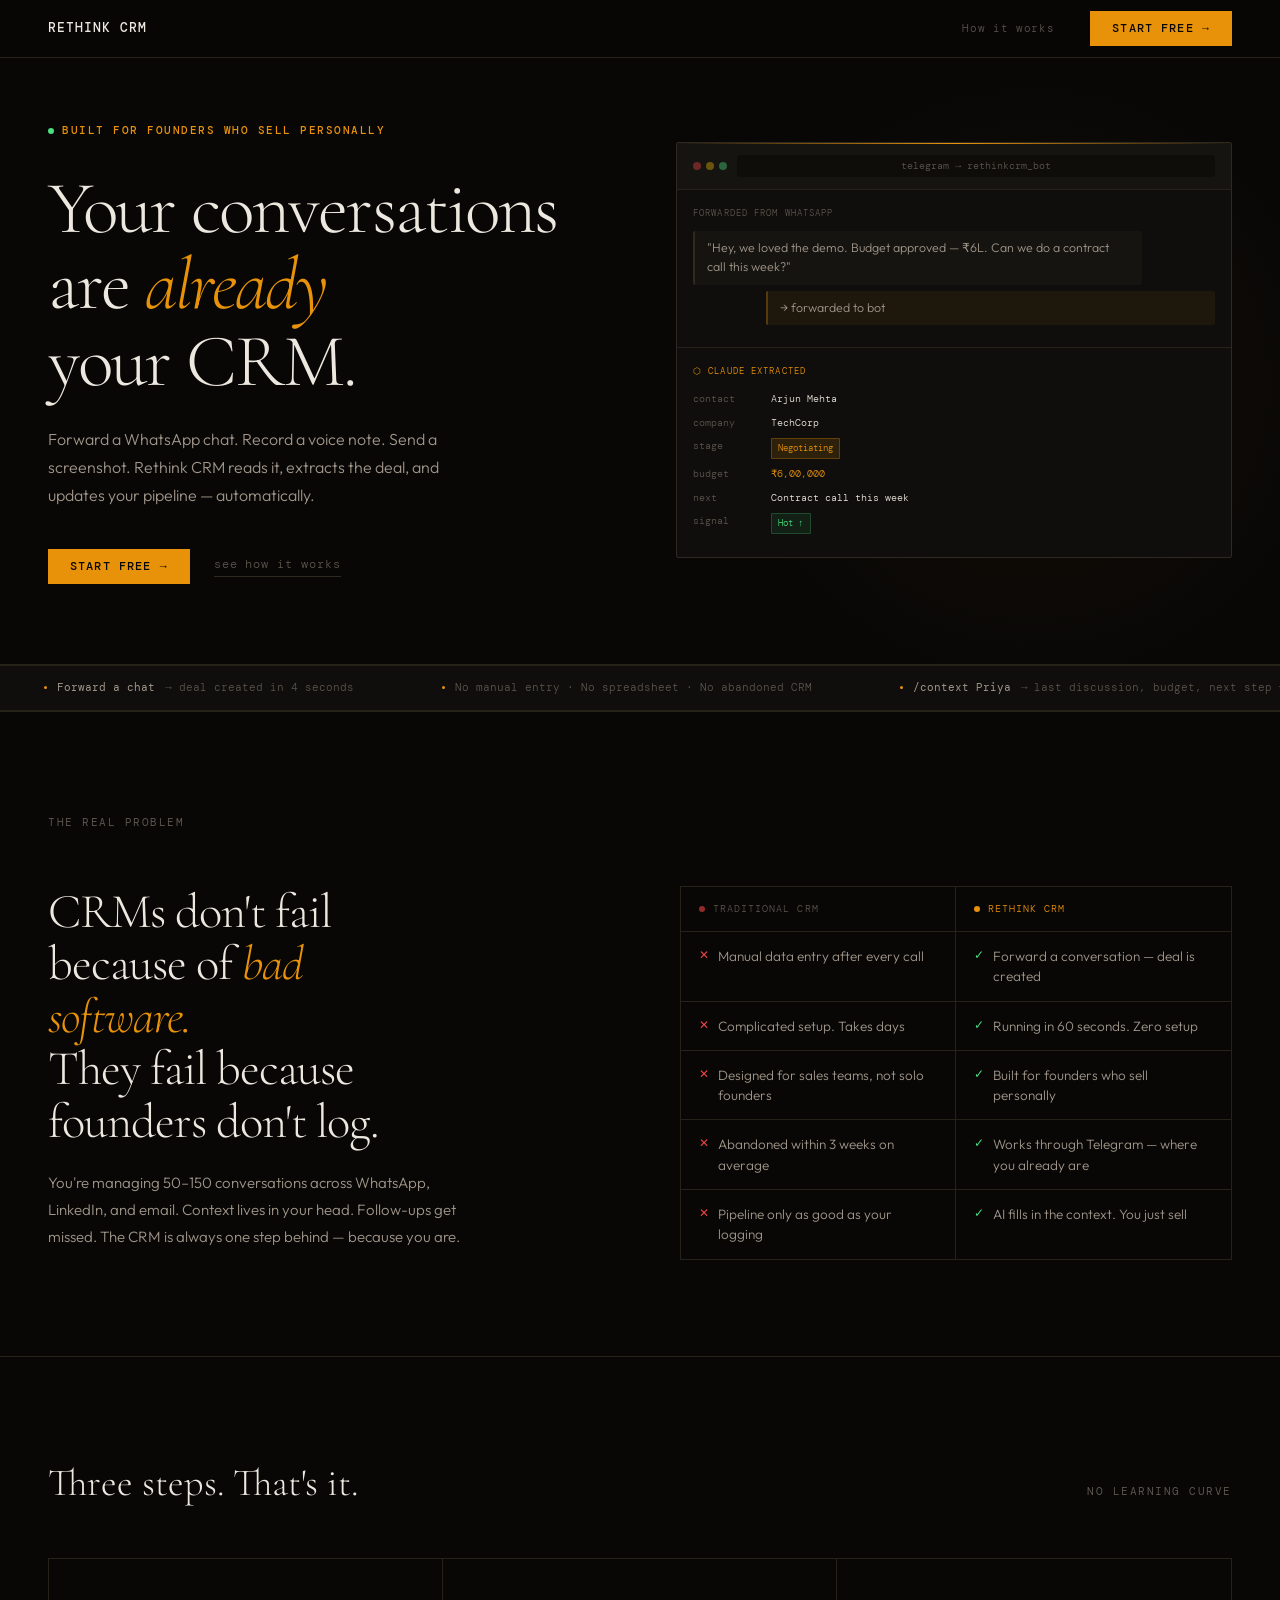
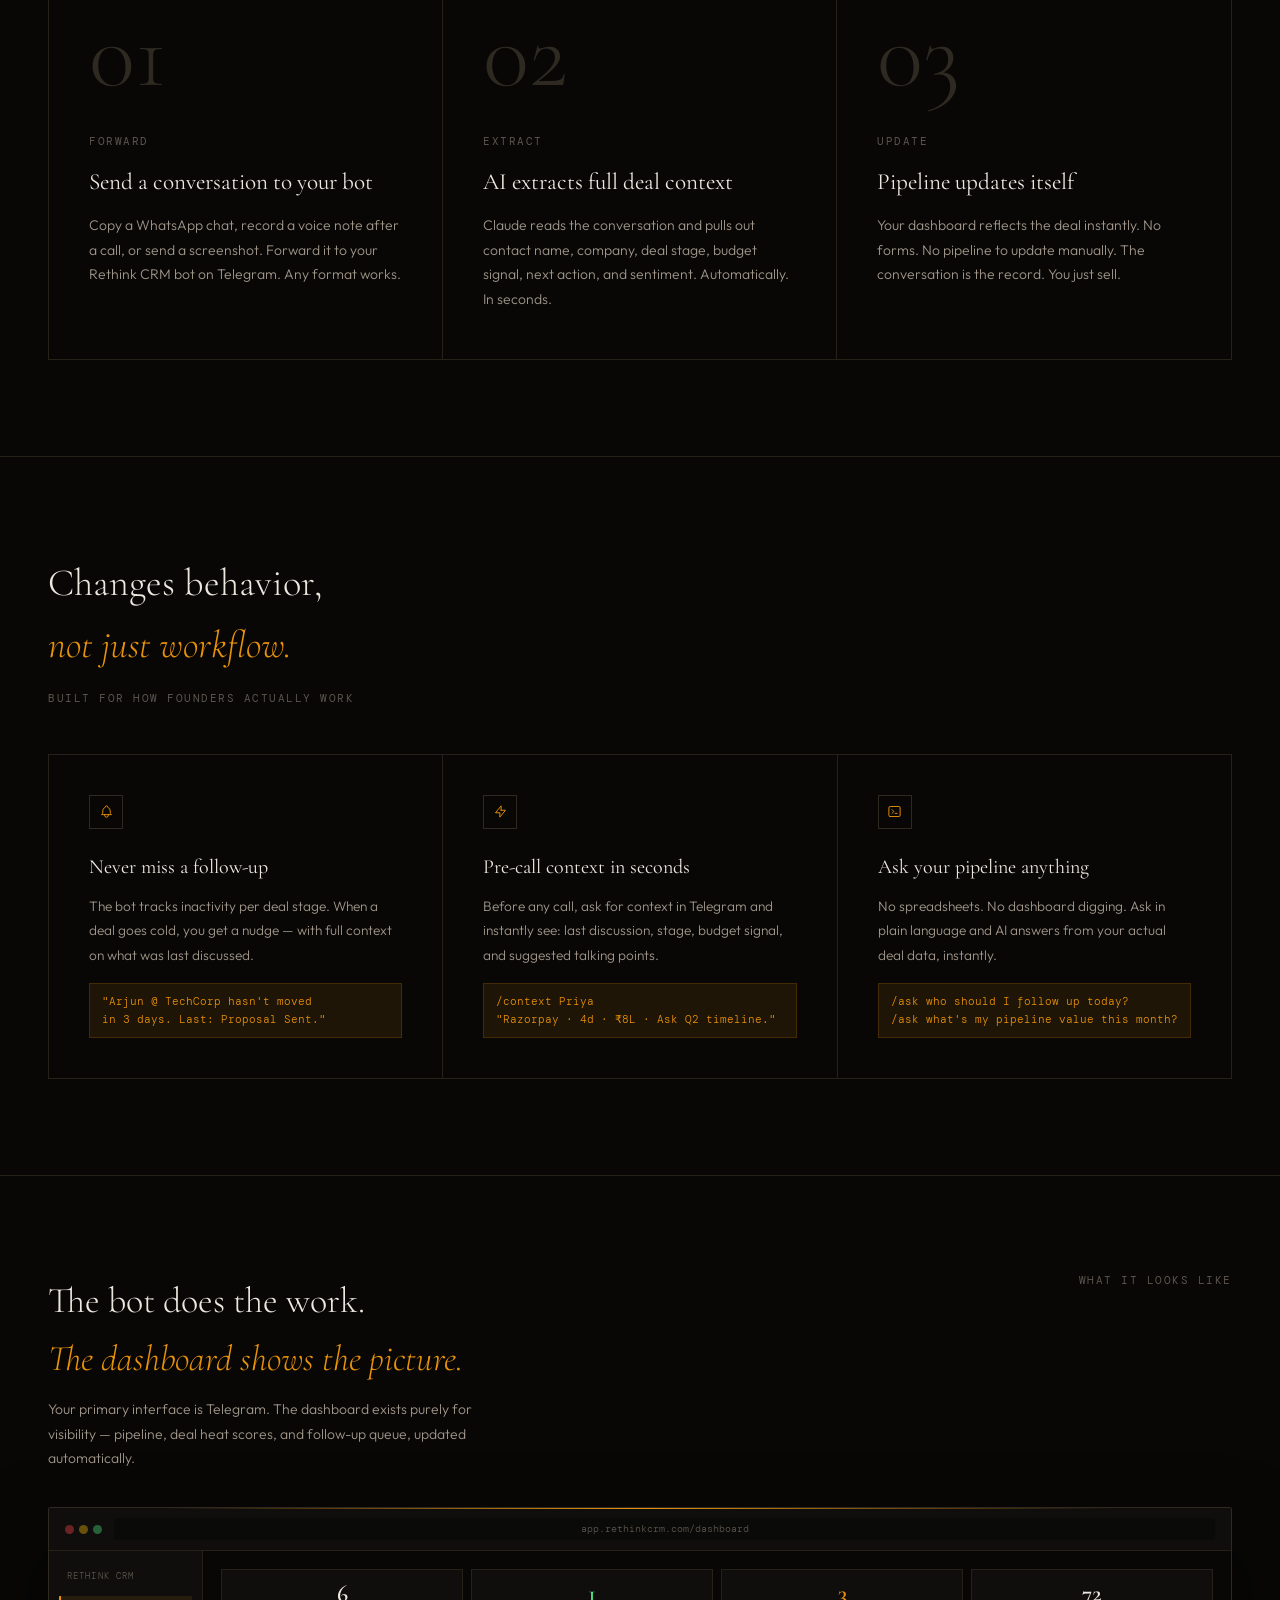
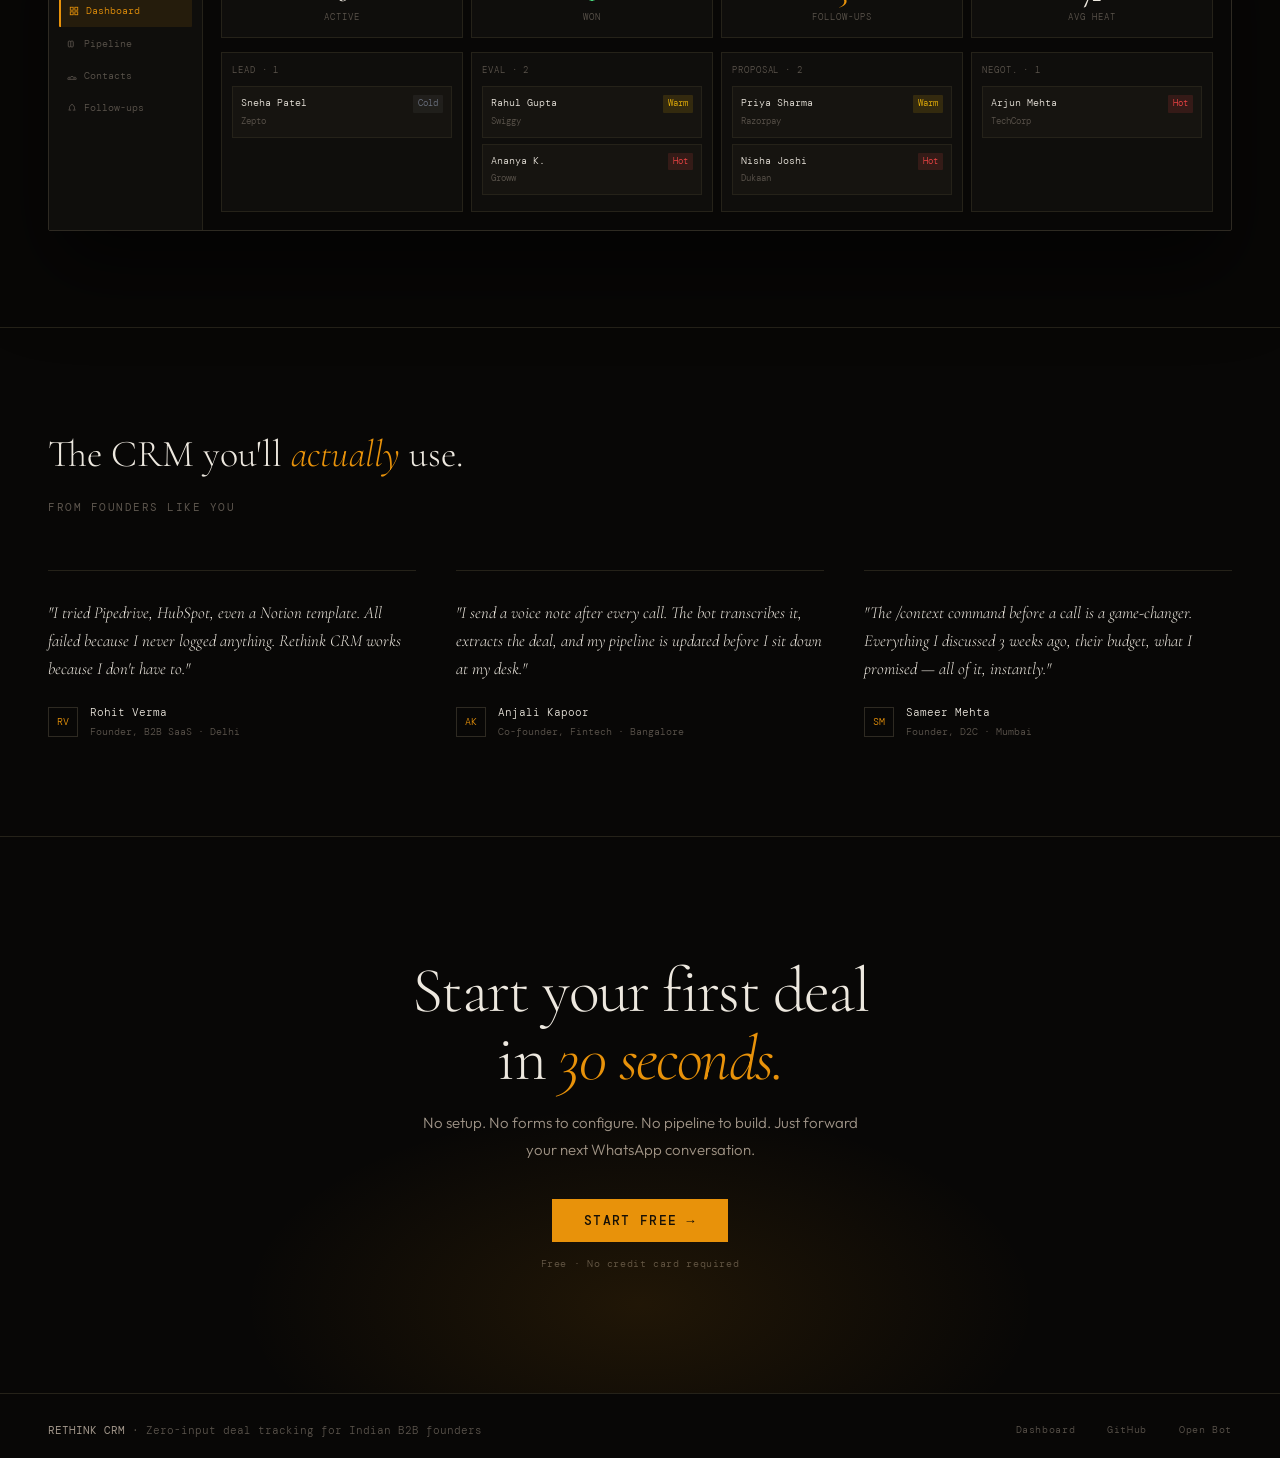
==== landing/index.html @ e87a7978 "Initial commit: merge founder-crm-bot + founder-crm-landing into unified Founder CRM" ====
<!DOCTYPE html>
<html lang="en">
<head>
  <meta charset="UTF-8" />
  <meta name="viewport" content="width=device-width, initial-scale=1.0" />
  <title>Rethink CRM — Your conversations are already your CRM</title>
  <meta name="description" content="Rethink CRM turns WhatsApp chats, voice notes, and screenshots into a live pipeline automatically. No manual entry. No learning curve." />

  <link rel="preconnect" href="https://fonts.googleapis.com" />
  <link rel="preconnect" href="https://fonts.gstatic.com" crossorigin />
  <link href="https://fonts.googleapis.com/css2?family=Cormorant+Garamond:ital,wght@0,300;0,400;0,600;1,300;1,400&family=DM+Mono:ital,wght@0,300;0,400;0,500;1,300&family=Outfit:wght@300;400;500&display=swap" rel="stylesheet" />

  <style>
    /* ── TOKENS ───────────────────────────────────────── */
    :root {
      --bg:          #080706;
      --surface:     #0F0E0C;
      --surface-2:   #161410;
      --border:      #252219;
      --border-l:    #2E2A22;
      --accent:      #E8920A;
      --accent-dim:  rgba(232,146,10,0.10);
      --accent-glow: rgba(232,146,10,0.22);
      --text:        #EDE8DF;
      --text-2:      #A09589;
      --text-3:      #5C554D;
      --serif:       'Cormorant Garamond', Georgia, serif;
      --mono:        'DM Mono', monospace;
      --sans:        'Outfit', system-ui, sans-serif;
    }

    *, *::before, *::after { box-sizing: border-box; margin: 0; padding: 0; }
    html { scroll-behavior: smooth; }

    body {
      background: var(--bg);
      color: var(--text);
      font-family: var(--sans);
      font-weight: 300;
      line-height: 1.6;
      -webkit-font-smoothing: antialiased;
      cursor: crosshair;
    }
    a, button { cursor: crosshair; }

    ::-webkit-scrollbar { width: 4px; }
    ::-webkit-scrollbar-track { background: var(--bg); }
    ::-webkit-scrollbar-thumb { background: var(--border-l); border-radius: 2px; }

    a:focus-visible, button:focus-visible {
      outline: 1px solid var(--accent);
      outline-offset: 3px;
    }

    /* ── TYPE UTILS ───────────────────────────────────── */
    .label {
      font-family: var(--mono);
      font-size: 0.675rem;
      font-weight: 400;
      letter-spacing: 0.14em;
      text-transform: uppercase;
      color: var(--text-3);
    }
    .label-amber {
      font-family: var(--mono);
      font-size: 0.675rem;
      font-weight: 500;
      letter-spacing: 0.14em;
      text-transform: uppercase;
      color: var(--accent);
    }

    /* ── BUTTONS ──────────────────────────────────────── */
    .btn-primary {
      font-family: var(--mono);
      font-size: 0.72rem;
      font-weight: 500;
      letter-spacing: 0.1em;
      background: var(--accent);
      color: #080706;
      border: none;
      padding: 10px 22px;
      transition: background 0.18s, transform 0.14s;
      display: inline-flex;
      align-items: center;
      gap: 6px;
    }
    .btn-primary:hover { background: #F5A21A; transform: translateY(-1px); }
    .btn-primary:active { transform: translateY(0); }

    .btn-ghost {
      font-family: var(--mono);
      font-size: 0.72rem;
      color: var(--text-3);
      text-decoration: none;
      letter-spacing: 0.08em;
      border-bottom: 1px solid var(--border-l);
      padding-bottom: 2px;
      transition: color 0.18s, border-color 0.18s;
    }
    .btn-ghost:hover { color: var(--text); border-color: var(--text-2); }

    /* ── NAV ──────────────────────────────────────────── */
    nav {
      position: fixed;
      top: 0; left: 0; right: 0;
      z-index: 100;
      padding: 0 48px;
      height: 58px;
      display: flex;
      align-items: center;
      justify-content: space-between;
      background: rgba(8,7,6,0.94);
      backdrop-filter: blur(12px);
      border-bottom: 1px solid var(--border);
    }
    .nav-logo {
      font-family: var(--mono);
      font-size: 0.8rem;
      font-weight: 500;
      color: var(--text);
      letter-spacing: 0.08em;
      text-decoration: none;
    }
    .nav-right { display: flex; align-items: center; gap: 36px; }
    .nav-link {
      font-family: var(--mono);
      font-size: 0.68rem;
      color: var(--text-3);
      text-decoration: none;
      letter-spacing: 0.06em;
      transition: color 0.18s;
    }
    .nav-link:hover { color: var(--text); }

    /* ── HERO ─────────────────────────────────────────── */
    .hero-wrap {
      border-bottom: 1px solid var(--border);
      position: relative;
      overflow: hidden;
    }
    .hero-wrap::before {
      content: '';
      position: absolute;
      top: 5%; right: -8%;
      width: 700px; height: 700px;
      background: radial-gradient(circle, rgba(232,146,10,0.055) 0%, transparent 65%);
      pointer-events: none;
    }
    .hero {
      max-width: 1380px;
      margin: 0 auto;
      padding: 116px 48px 80px;
      display: grid;
      grid-template-columns: 1fr 1fr;
      gap: 72px;
      align-items: center;
    }

    /* Hero left */
    .hero-tag {
      display: inline-flex;
      align-items: center;
      gap: 8px;
      margin-bottom: 30px;
    }
    .tag-dot {
      width: 6px; height: 6px;
      background: #4ADE80;
      border-radius: 50%;
      animation: blink 2s ease infinite;
    }
    @keyframes blink {
      0%,100% { opacity:1; transform:scale(1); }
      50% { opacity:0.55; transform:scale(0.82); }
    }
    .hero-h1 {
      font-family: var(--serif);
      font-size: clamp(52px, 5.8vw, 86px);
      font-weight: 300;
      line-height: 1.03;
      letter-spacing: -0.025em;
      margin-bottom: 26px;
    }
    .hero-h1 em { font-style: italic; color: var(--accent); }
    .hero-sub {
      font-size: 1rem;
      color: var(--text-2);
      line-height: 1.75;
      max-width: 440px;
      margin-bottom: 40px;
      font-weight: 300;
    }
    .hero-ctas { display: flex; align-items: center; gap: 24px; }

    /* Hero right — pipeline visual */
    .pv {
      background: var(--surface);
      border: 1px solid var(--border-l);
      border-radius: 2px;
      overflow: hidden;
      position: relative;
    }
    .pv::before {
      content: '';
      position: absolute;
      top: 0; left: 0; right: 0; height: 1px;
      background: linear-gradient(90deg, transparent, var(--accent), transparent);
    }
    .pv-bar {
      padding: 12px 16px;
      border-bottom: 1px solid var(--border);
      display: flex;
      align-items: center;
      gap: 10px;
      background: var(--surface-2);
    }
    .pv-dots { display: flex; gap: 5px; }
    .pv-dot { width: 8px; height: 8px; border-radius: 50%; }
    .pv-url {
      flex: 1;
      text-align: center;
      font-family: var(--mono);
      font-size: 0.65rem;
      color: var(--text-3);
      background: rgba(0,0,0,0.35);
      padding: 3px 10px;
      border-radius: 2px;
    }

    /* Chat bubbles */
    .pv-chat { padding: 16px; border-bottom: 1px solid var(--border); }
    .chat-lbl {
      font-family: var(--mono);
      font-size: 0.58rem;
      letter-spacing: 0.12em;
      color: var(--text-3);
      text-transform: uppercase;
      margin-bottom: 10px;
    }
    .bubble {
      max-width: 86%;
      padding: 8px 12px;
      border-radius: 2px;
      font-size: 0.775rem;
      color: var(--text-2);
      margin-bottom: 6px;
      line-height: 1.5;
      animation: fadein 0.5s ease both;
    }
    .bubble-in  { background: var(--surface-2); border-left: 2px solid var(--border-l); }
    .bubble-out {
      background: rgba(232,146,10,0.07);
      border-left: 2px solid rgba(232,146,10,0.28);
      margin-left: auto;
    }
    @keyframes fadein {
      from { opacity:0; transform:translateY(6px); }
      to   { opacity:1; transform:translateY(0); }
    }

    /* Extract result */
    .pv-extract { padding: 16px; }
    .extract-lbl {
      font-family: var(--mono);
      font-size: 0.58rem;
      letter-spacing: 0.12em;
      color: var(--accent);
      text-transform: uppercase;
      margin-bottom: 12px;
    }
    .er {
      display: flex;
      align-items: flex-start;
      gap: 10px;
      margin-bottom: 7px;
    }
    .ek {
      font-family: var(--mono);
      font-size: 0.65rem;
      color: var(--text-3);
      width: 68px;
      flex-shrink: 0;
    }
    .ev {
      font-family: var(--mono);
      font-size: 0.65rem;
      color: var(--text);
    }
    .ev.amber { color: var(--accent); }
    .badge {
      display: inline-block;
      font-family: var(--mono);
      font-size: 0.58rem;
      padding: 2px 6px;
      border-radius: 1px;
    }
    .badge-amber {
      background: rgba(232,146,10,0.14);
      border: 1px solid rgba(232,146,10,0.28);
      color: var(--accent);
    }
    .badge-green {
      background: rgba(74,222,128,0.09);
      border: 1px solid rgba(74,222,128,0.22);
      color: #4ADE80;
    }

    /* ── REVEAL ANIMATIONS ───────────────────────────── */
    .reveal {
      opacity: 0;
      transform: translateY(14px);
      animation: reveal 0.65s ease both;
    }
    @keyframes reveal {
      to { opacity:1; transform:translateY(0); }
    }
    .d1 { animation-delay: 0.08s; }
    .d2 { animation-delay: 0.2s; }
    .d3 { animation-delay: 0.32s; }
    .d4 { animation-delay: 0.44s; }
    .d5 { animation-delay: 0.56s; }

    /* ── MARQUEE ──────────────────────────────────────── */
    .marquee-wrap {
      border-top: 1px solid var(--border);
      border-bottom: 1px solid var(--border);
      background: var(--surface);
      overflow: hidden;
      padding: 13px 0;
    }
    .marquee-track {
      display: flex;
      width: max-content;
      animation: marquee 30s linear infinite;
    }
    @keyframes marquee {
      from { transform: translateX(0); }
      to   { transform: translateX(-50%); }
    }
    .mi {
      display: flex;
      align-items: center;
      gap: 10px;
      padding: 0 44px;
      font-family: var(--mono);
      font-size: 0.7rem;
      color: var(--text-3);
      white-space: nowrap;
    }
    .mi .dot { width: 3px; height: 3px; background: var(--accent); border-radius: 50%; flex-shrink: 0; }
    .mi strong { color: var(--text-2); font-weight: 400; }

    /* ── SECTIONS ─────────────────────────────────────── */
    .sec {
      border-top: 1px solid var(--border);
      padding: 96px 48px;
    }
    .sec-inner { max-width: 1380px; margin: 0 auto; }

    /* ── PROBLEM ──────────────────────────────────────── */
    .prob-grid {
      display: grid;
      grid-template-columns: 1fr 1fr;
      gap: 80px;
      align-items: start;
    }
    .prob-h2 {
      font-family: var(--serif);
      font-size: clamp(34px, 3.8vw, 54px);
      font-weight: 300;
      line-height: 1.08;
      letter-spacing: -0.02em;
      margin-bottom: 22px;
    }
    .prob-h2 em { font-style: italic; color: var(--accent); }
    .prob-body {
      font-size: 0.9375rem;
      color: var(--text-2);
      line-height: 1.78;
      max-width: 420px;
    }

    .compare { border: 1px solid var(--border); }
    .compare-head {
      display: grid;
      grid-template-columns: 1fr 1fr;
      border-bottom: 1px solid var(--border);
    }
    .compare-col-head {
      padding: 14px 18px;
      display: flex;
      align-items: center;
      gap: 8px;
    }
    .compare-col-head:first-child { border-right: 1px solid var(--border); }
    .ch-dot { width: 6px; height: 6px; border-radius: 50%; flex-shrink: 0; }
    .ch-label {
      font-family: var(--mono);
      font-size: 0.65rem;
      letter-spacing: 0.1em;
      text-transform: uppercase;
    }
    .compare-row {
      display: grid;
      grid-template-columns: 1fr 1fr;
      border-bottom: 1px solid var(--border);
    }
    .compare-row:last-child { border-bottom: none; }
    .compare-cell {
      padding: 14px 18px;
      display: flex;
      align-items: flex-start;
      gap: 9px;
      font-size: 0.845rem;
      color: var(--text-2);
      line-height: 1.5;
    }
    .compare-cell:first-child { border-right: 1px solid var(--border); }
    .ci {
      font-family: var(--mono);
      font-size: 0.72rem;
      flex-shrink: 0;
      margin-top: 1px;
    }
    .ci.r { color: #EF4444; }
    .ci.g { color: #4ADE80; }

    /* ── HOW IT WORKS ─────────────────────────────────── */
    .steps {
      display: grid;
      grid-template-columns: repeat(3, 1fr);
      border: 1px solid var(--border);
    }
    .step {
      padding: 48px 40px;
      border-right: 1px solid var(--border);
      transition: background 0.28s;
    }
    .step:last-child { border-right: none; }
    .step:hover { background: var(--surface); }
    .step-num {
      font-family: var(--serif);
      font-size: 96px;
      font-weight: 300;
      line-height: 1;
      color: var(--border-l);
      margin-bottom: 30px;
      transition: color 0.28s;
    }
    .step:hover .step-num { color: rgba(232,146,10,0.35); }
    .step-title {
      font-family: var(--serif);
      font-size: 1.45rem;
      font-weight: 400;
      margin-bottom: 12px;
    }
    .step-body { font-size: 0.875rem; color: var(--text-2); line-height: 1.75; }

    /* ── FEATURES ─────────────────────────────────────── */
    .features {
      display: grid;
      grid-template-columns: repeat(3, 1fr);
      gap: 1px;
      background: var(--border);
      border: 1px solid var(--border);
    }
    .feature {
      background: var(--bg);
      padding: 40px;
      transition: background 0.22s;
    }
    .feature:hover { background: var(--surface); }
    .feat-icon {
      width: 34px; height: 34px;
      border: 1px solid var(--border-l);
      display: flex;
      align-items: center;
      justify-content: center;
      margin-bottom: 22px;
      transition: border-color 0.22s;
    }
    .feature:hover .feat-icon { border-color: var(--accent); }
    .feat-title {
      font-family: var(--serif);
      font-size: 1.25rem;
      font-weight: 400;
      margin-bottom: 11px;
    }
    .feat-body {
      font-size: 0.855rem;
      color: var(--text-2);
      line-height: 1.78;
      margin-bottom: 16px;
    }
    .feat-code {
      font-family: var(--mono);
      font-size: 0.67rem;
      color: var(--accent);
      background: var(--accent-dim);
      border: 1px solid rgba(232,146,10,0.18);
      padding: 9px 12px;
      line-height: 1.65;
    }

    /* ── DASHBOARD ────────────────────────────────────── */
    .db-wrap {
      border: 1px solid var(--border-l);
      border-radius: 2px;
      overflow: hidden;
      box-shadow: 0 40px 80px rgba(0,0,0,0.55);
      position: relative;
    }
    .db-wrap::before {
      content: '';
      position: absolute;
      top: 0; left: 0; right: 0; height: 1px;
      background: linear-gradient(90deg, transparent 10%, var(--accent) 50%, transparent 90%);
    }
    .db-chrome {
      background: var(--surface);
      border-bottom: 1px solid var(--border);
      padding: 10px 16px;
      display: flex;
      align-items: center;
      gap: 12px;
    }
    .db-dots { display: flex; gap: 5px; }
    .db-dot { width: 9px; height: 9px; border-radius: 50%; }
    .db-url {
      flex: 1;
      text-align: center;
      font-family: var(--mono);
      font-size: 0.64rem;
      color: var(--text-3);
      background: rgba(0,0,0,0.3);
      padding: 3px 12px;
      border-radius: 2px;
    }
    .db-body { display: flex; }
    .db-sidebar {
      width: 154px;
      background: var(--surface);
      border-right: 1px solid var(--border);
      padding: 18px 10px;
      flex-shrink: 0;
    }
    .db-slbl {
      font-family: var(--mono);
      font-size: 0.58rem;
      letter-spacing: 0.12em;
      text-transform: uppercase;
      color: var(--text-3);
      padding: 0 8px;
      margin-bottom: 12px;
    }
    .db-nav {
      display: flex;
      align-items: center;
      gap: 7px;
      padding: 7px 8px;
      font-family: var(--mono);
      font-size: 0.64rem;
      color: var(--text-3);
      margin-bottom: 2px;
      border-radius: 1px;
    }
    .db-nav.active {
      color: var(--accent);
      background: var(--accent-dim);
      border-left: 2px solid var(--accent);
    }
    .db-main { flex: 1; padding: 18px; overflow: hidden; }
    .db-stats {
      display: grid;
      grid-template-columns: repeat(4, 1fr);
      gap: 8px;
      margin-bottom: 14px;
    }
    .db-stat {
      background: var(--surface);
      border: 1px solid var(--border);
      padding: 12px;
      text-align: center;
    }
    .db-stat-num {
      font-family: var(--serif);
      font-size: 1.5rem;
      font-weight: 600;
      line-height: 1;
      margin-bottom: 4px;
    }
    .db-stat-lbl {
      font-family: var(--mono);
      font-size: 0.58rem;
      color: var(--text-3);
      letter-spacing: 0.1em;
      text-transform: uppercase;
    }
    .db-pipe {
      display: grid;
      grid-template-columns: repeat(4, 1fr);
      gap: 8px;
    }
    .db-col {
      background: var(--surface);
      border: 1px solid var(--border);
      padding: 10px;
    }
    .db-col-h {
      font-family: var(--mono);
      font-size: 0.58rem;
      text-transform: uppercase;
      letter-spacing: 0.1em;
      color: var(--text-3);
      margin-bottom: 8px;
    }
    .db-card {
      background: var(--surface-2);
      border: 1px solid var(--border);
      padding: 8px;
      margin-bottom: 6px;
    }
    .db-card-name {
      font-family: var(--mono);
      font-size: 0.65rem;
      color: var(--text);
      margin-bottom: 2px;
    }
    .db-card-co {
      font-family: var(--mono);
      font-size: 0.58rem;
      color: var(--text-3);
    }
    .db-badge {
      font-family: var(--mono);
      font-size: 0.54rem;
      padding: 2px 5px;
      border-radius: 1px;
      float: right;
    }
    .db-hot  { background: rgba(239,68,68,0.14); color: #EF4444; }
    .db-warm { background: rgba(234,179,8,0.14); color: #EAB308; }
    .db-cold { background: rgba(100,100,100,0.14); color: #6B7280; }

    /* ── TESTIMONIALS ─────────────────────────────────── */
    .testi-grid {
      display: grid;
      grid-template-columns: repeat(3, 1fr);
      gap: 40px;
    }
    .testi {
      border-top: 1px solid var(--border);
      padding-top: 28px;
    }
    .testi-q {
      font-family: var(--serif);
      font-size: 1.05rem;
      font-weight: 300;
      font-style: italic;
      line-height: 1.65;
      color: var(--text);
      margin-bottom: 22px;
    }
    .testi-who { display: flex; align-items: center; gap: 12px; }
    .testi-av {
      width: 30px; height: 30px;
      border: 1px solid var(--border-l);
      display: flex;
      align-items: center;
      justify-content: center;
      font-family: var(--mono);
      font-size: 0.6rem;
      color: var(--accent);
      flex-shrink: 0;
    }
    .testi-name {
      font-family: var(--mono);
      font-size: 0.68rem;
      color: var(--text);
    }
    .testi-role {
      font-family: var(--mono);
      font-size: 0.62rem;
      color: var(--text-3);
      margin-top: 2px;
    }

    /* ── CTA ──────────────────────────────────────────── */
    .cta-sec {
      border-top: 1px solid var(--border);
      padding: 120px 48px;
      text-align: center;
      position: relative;
      overflow: hidden;
    }
    .cta-sec::before {
      content: '';
      position: absolute;
      bottom: -20%; left: 50%;
      transform: translateX(-50%);
      width: 800px; height: 400px;
      background: radial-gradient(ellipse, rgba(232,146,10,0.11) 0%, transparent 70%);
      pointer-events: none;
    }
    .cta-h2 {
      font-family: var(--serif);
      font-size: clamp(40px, 5vw, 70px);
      font-weight: 300;
      line-height: 1.06;
      letter-spacing: -0.025em;
      margin-bottom: 18px;
    }
    .cta-h2 em { font-style: italic; color: var(--accent); }
    .cta-sub {
      font-size: 0.9375rem;
      color: var(--text-2);
      line-height: 1.75;
      max-width: 460px;
      margin: 0 auto 36px;
    }
    .cta-note {
      margin-top: 14px;
      font-family: var(--mono);
      font-size: 0.65rem;
      color: var(--text-3);
      letter-spacing: 0.06em;
    }

    /* ── FOOTER ───────────────────────────────────────── */
    footer {
      border-top: 1px solid var(--border);
      padding: 28px 48px;
      display: flex;
      align-items: center;
      justify-content: space-between;
    }
    .foot-brand {
      font-family: var(--mono);
      font-size: 0.7rem;
      color: var(--text-3);
    }
    .foot-brand strong { color: var(--text-2); font-weight: 400; }
    .foot-links { display: flex; align-items: center; gap: 32px; }
    .foot-link {
      font-family: var(--mono);
      font-size: 0.65rem;
      color: var(--text-3);
      text-decoration: none;
      letter-spacing: 0.06em;
      transition: color 0.18s;
    }
    .foot-link:hover { color: var(--text); }

    /* ── MODAL ────────────────────────────────────────── */
    #signup-modal {
      position: fixed;
      inset: 0;
      z-index: 200;
      display: flex;
      align-items: center;
      justify-content: center;
      padding: 24px;
      background: rgba(0,0,0,0.82);
      backdrop-filter: blur(8px);
      opacity: 0;
      pointer-events: none;
      transition: opacity 0.18s;
    }
    #signup-modal.open { opacity: 1; pointer-events: all; }
    .modal-box {
      background: var(--surface);
      border: 1px solid var(--border-l);
      border-top: 2px solid var(--accent);
      padding: 36px;
      width: 100%;
      max-width: 410px;
      position: relative;
    }
    .modal-close {
      position: absolute;
      top: 18px; right: 18px;
      background: none;
      border: none;
      color: var(--text-3);
      font-size: 1.2rem;
      line-height: 1;
      padding: 4px;
      transition: color 0.18s;
    }
    .modal-close:hover { color: var(--text); }
    .modal-title {
      font-family: var(--serif);
      font-size: 1.35rem;
      font-weight: 400;
      margin-bottom: 5px;
    }
    .modal-sub {
      font-family: var(--mono);
      font-size: 0.68rem;
      color: var(--text-3);
      margin-bottom: 26px;
    }
    .modal-field {
      width: 100%;
      background: var(--bg);
      border: 1px solid var(--border-l);
      color: var(--text);
      font-family: var(--mono);
      font-size: 0.78rem;
      padding: 12px 14px;
      margin-bottom: 9px;
      outline: none;
      transition: border-color 0.18s;
    }
    .modal-field::placeholder { color: var(--text-3); }
    .modal-field:focus { border-color: var(--accent); }
    .modal-btn {
      width: 100%;
      background: var(--accent);
      color: var(--bg);
      border: none;
      font-family: var(--mono);
      font-size: 0.75rem;
      font-weight: 500;
      letter-spacing: 0.1em;
      padding: 14px;
      display: flex;
      align-items: center;
      justify-content: center;
      gap: 8px;
      transition: background 0.18s;
    }
    .modal-btn:hover { background: #F5A21A; }
    .modal-btn:disabled { opacity: 0.5; cursor: not-allowed; }
    .modal-error {
      display: none;
      margin-top: 10px;
      font-family: var(--mono);
      font-size: 0.68rem;
      color: #EF4444;
      background: rgba(239,68,68,0.07);
      border: 1px solid rgba(239,68,68,0.18);
      padding: 9px 12px;
    }
    .modal-success { display: none; margin-top: 14px; }
    .modal-success-box {
      background: rgba(74,222,128,0.06);
      border: 1px solid rgba(74,222,128,0.2);
      padding: 14px;
      margin-bottom: 12px;
    }
    .ms-title {
      font-family: var(--mono);
      font-size: 0.68rem;
      color: #4ADE80;
      letter-spacing: 0.08em;
      margin-bottom: 4px;
    }
    .ms-body {
      font-family: var(--mono);
      font-size: 0.64rem;
      color: var(--text-3);
      line-height: 1.6;
    }
    .modal-dash-btn {
      display: flex;
      align-items: center;
      justify-content: center;
      gap: 8px;
      width: 100%;
      background: var(--accent);
      color: var(--bg);
      font-family: var(--mono);
      font-size: 0.72rem;
      font-weight: 500;
      letter-spacing: 0.08em;
      padding: 13px;
      text-decoration: none;
      transition: background 0.18s;
    }
    .modal-dash-btn:hover { background: #F5A21A; }

    @keyframes spin {
      from { transform: rotate(0deg); }
      to   { transform: rotate(360deg); }
    }

    /* ── RESPONSIVE ───────────────────────────────────── */
    @media (max-width: 960px) {
      nav { padding: 0 24px; }
      .nav-link { display: none; }
      .hero { grid-template-columns: 1fr; gap: 44px; padding: 96px 24px 60px; }
      .hero-right { order: -1; }
      .hero-h1 { font-size: clamp(42px, 9vw, 64px); }
      .sec { padding: 64px 24px; }
      .prob-grid { grid-template-columns: 1fr; gap: 44px; }
      .steps { grid-template-columns: 1fr; }
      .step { border-right: none; border-bottom: 1px solid var(--border); }
      .step:last-child { border-bottom: none; }
      .features { grid-template-columns: 1fr; }
      .testi-grid { grid-template-columns: 1fr; gap: 28px; }
      .db-sidebar { display: none; }
      .db-stats { grid-template-columns: repeat(2, 1fr); }
      .db-pipe { grid-template-columns: repeat(2, 1fr); }
      footer { flex-direction: column; gap: 18px; text-align: center; }
      .cta-sec { padding: 72px 24px; }
    }
    @media (max-width: 580px) {
      .hero-ctas { flex-direction: column; align-items: flex-start; }
      .db-stats { grid-template-columns: repeat(2, 1fr); }
      .foot-links { flex-wrap: wrap; justify-content: center; gap: 18px; }
      .compare-head { grid-template-columns: 1fr; }
      .compare-col-head:first-child { border-right: none; border-bottom: 1px solid var(--border); }
      .compare-row { grid-template-columns: 1fr; }
      .compare-cell:first-child { border-right: none; border-bottom: 1px solid var(--border); }
    }
  </style>
</head>

<body>

<!-- ── NAV ──────────────────────────────────────────────── -->
<nav>
  <a href="#" class="nav-logo">RETHINK CRM</a>
  <div class="nav-right">
    <a href="#how-it-works" class="nav-link">How it works</a>
    <button class="btn-primary" onclick="openModal()">START FREE →</button>
  </div>
</nav>

<!-- ── HERO ─────────────────────────────────────────────── -->
<div class="hero-wrap">
  <div class="hero">
    <div>
      <div class="hero-tag reveal d1">
        <span class="tag-dot"></span>
        <span class="label-amber">Built for founders who sell personally</span>
      </div>
      <h1 class="hero-h1 reveal d2">
        Your conversations<br />
        are <em>already</em><br />
        your CRM.
      </h1>
      <p class="hero-sub reveal d3">
        Forward a WhatsApp chat. Record a voice note. Send a screenshot.
        Rethink CRM reads it, extracts the deal, and updates your pipeline — automatically.
      </p>
      <div class="hero-ctas reveal d4">
        <button class="btn-primary" onclick="openModal()">START FREE →</button>
        <a href="#how-it-works" class="btn-ghost">see how it works</a>
      </div>
    </div>

    <div class="reveal d5">
      <div class="pv">
        <div class="pv-bar">
          <div class="pv-dots">
            <div class="pv-dot" style="background:rgba(239,68,68,0.4)"></div>
            <div class="pv-dot" style="background:rgba(234,179,8,0.4)"></div>
            <div class="pv-dot" style="background:rgba(74,222,128,0.4)"></div>
          </div>
          <div class="pv-url">telegram → rethinkcrm_bot</div>
        </div>
        <div class="pv-chat">
          <div class="chat-lbl">Forwarded from WhatsApp</div>
          <div class="bubble bubble-in" style="animation-delay:0.9s">"Hey, we loved the demo. Budget approved — ₹6L. Can we do a contract call this week?"</div>
          <div class="bubble bubble-out" style="animation-delay:1.2s">→ forwarded to bot</div>
        </div>
        <div class="pv-extract">
          <div class="extract-lbl">⬡ Claude extracted</div>
          <div class="er"><span class="ek">contact</span><span class="ev">Arjun Mehta</span></div>
          <div class="er"><span class="ek">company</span><span class="ev">TechCorp</span></div>
          <div class="er"><span class="ek">stage</span><span class="ev"><span class="badge badge-amber">Negotiating</span></span></div>
          <div class="er"><span class="ek">budget</span><span class="ev amber">₹6,00,000</span></div>
          <div class="er"><span class="ek">next</span><span class="ev">Contract call this week</span></div>
          <div class="er"><span class="ek">signal</span><span class="ev"><span class="badge badge-green">Hot ↑</span></span></div>
        </div>
      </div>
    </div>
  </div>
</div>

<!-- ── MARQUEE ───────────────────────────────────────────── -->
<div class="marquee-wrap">
  <div class="marquee-track">
    <div class="mi"><span class="dot"></span><strong>Forward a chat</strong> → deal created in 4 seconds</div>
    <div class="mi"><span class="dot"></span>No manual entry · No spreadsheet · No abandoned CRM</div>
    <div class="mi"><span class="dot"></span><strong>/context Priya</strong> → last discussion, budget, next step — instantly</div>
    <div class="mi"><span class="dot"></span>Works on WhatsApp · Voice Notes · Screenshots · LinkedIn DMs</div>
    <div class="mi"><span class="dot"></span><strong>/ask who should I follow up today?</strong> → AI answers from your data</div>
    <div class="mi"><span class="dot"></span>Stale deal nudges with full context · Never lose a follow-up again</div>
    <!-- duplicate for seamless loop -->
    <div class="mi"><span class="dot"></span><strong>Forward a chat</strong> → deal created in 4 seconds</div>
    <div class="mi"><span class="dot"></span>No manual entry · No spreadsheet · No abandoned CRM</div>
    <div class="mi"><span class="dot"></span><strong>/context Priya</strong> → last discussion, budget, next step — instantly</div>
    <div class="mi"><span class="dot"></span>Works on WhatsApp · Voice Notes · Screenshots · LinkedIn DMs</div>
    <div class="mi"><span class="dot"></span><strong>/ask who should I follow up today?</strong> → AI answers from your data</div>
    <div class="mi"><span class="dot"></span>Stale deal nudges with full context · Never lose a follow-up again</div>
  </div>
</div>

<!-- ── PROBLEM ───────────────────────────────────────────── -->
<div class="sec">
  <div class="sec-inner">
    <div style="margin-bottom:52px"><span class="label">The real problem</span></div>
    <div class="prob-grid">
      <div>
        <h2 class="prob-h2">
          CRMs don't fail<br />
          because of <em>bad<br />software.</em><br />
          They fail because<br />
          founders don't log.
        </h2>
        <p class="prob-body">
          You're managing 50–150 conversations across WhatsApp, LinkedIn, and email. Context lives in your head. Follow-ups get missed. The CRM is always one step behind — because you are.
        </p>
      </div>
      <div>
        <div class="compare">
          <div class="compare-head">
            <div class="compare-col-head">
              <span class="ch-dot" style="background:#EF4444;opacity:0.6"></span>
              <span class="ch-label" style="color:var(--text-3)">Traditional CRM</span>
            </div>
            <div class="compare-col-head">
              <span class="ch-dot" style="background:var(--accent)"></span>
              <span class="ch-label" style="color:var(--accent)">Rethink CRM</span>
            </div>
          </div>
          <div class="compare-row">
            <div class="compare-cell"><span class="ci r">✕</span>Manual data entry after every call</div>
            <div class="compare-cell"><span class="ci g">✓</span>Forward a conversation — deal is created</div>
          </div>
          <div class="compare-row">
            <div class="compare-cell"><span class="ci r">✕</span>Complicated setup. Takes days</div>
            <div class="compare-cell"><span class="ci g">✓</span>Running in 60 seconds. Zero setup</div>
          </div>
          <div class="compare-row">
            <div class="compare-cell"><span class="ci r">✕</span>Designed for sales teams, not solo founders</div>
            <div class="compare-cell"><span class="ci g">✓</span>Built for founders who sell personally</div>
          </div>
          <div class="compare-row">
            <div class="compare-cell"><span class="ci r">✕</span>Abandoned within 3 weeks on average</div>
            <div class="compare-cell"><span class="ci g">✓</span>Works through Telegram — where you already are</div>
          </div>
          <div class="compare-row">
            <div class="compare-cell"><span class="ci r">✕</span>Pipeline only as good as your logging</div>
            <div class="compare-cell"><span class="ci g">✓</span>AI fills in the context. You just sell</div>
          </div>
        </div>
      </div>
    </div>
  </div>
</div>

<!-- ── HOW IT WORKS ──────────────────────────────────────── -->
<div class="sec" id="how-it-works">
  <div class="sec-inner">
    <div style="display:flex;align-items:baseline;justify-content:space-between;margin-bottom:44px;flex-wrap:wrap;gap:12px">
      <h2 style="font-family:var(--serif);font-size:clamp(28px,3vw,40px);font-weight:300">Three steps. That's it.</h2>
      <span class="label">No learning curve</span>
    </div>
    <div class="steps">
      <div class="step">
        <div class="step-num">01</div>
        <span class="label" style="display:block;margin-bottom:14px">Forward</span>
        <h3 class="step-title">Send a conversation to your bot</h3>
        <p class="step-body">Copy a WhatsApp chat, record a voice note after a call, or send a screenshot. Forward it to your Rethink CRM bot on Telegram. Any format works.</p>
      </div>
      <div class="step">
        <div class="step-num">02</div>
        <span class="label" style="display:block;margin-bottom:14px">Extract</span>
        <h3 class="step-title">AI extracts full deal context</h3>
        <p class="step-body">Claude reads the conversation and pulls out contact name, company, deal stage, budget signal, next action, and sentiment. Automatically. In seconds.</p>
      </div>
      <div class="step">
        <div class="step-num">03</div>
        <span class="label" style="display:block;margin-bottom:14px">Update</span>
        <h3 class="step-title">Pipeline updates itself</h3>
        <p class="step-body">Your dashboard reflects the deal instantly. No forms. No pipeline to update manually. The conversation is the record. You just sell.</p>
      </div>
    </div>
  </div>
</div>

<!-- ── FEATURES ──────────────────────────────────────────── -->
<div class="sec">
  <div class="sec-inner">
    <div style="margin-bottom:44px">
      <h2 style="font-family:var(--serif);font-size:clamp(28px,3vw,42px);font-weight:300;margin-bottom:8px">Changes behavior,<br /><em style="font-style:italic;color:var(--accent)">not just workflow.</em></h2>
      <span class="label">Built for how founders actually work</span>
    </div>
    <div class="features">
      <div class="feature">
        <div class="feat-icon">
          <svg width="15" height="15" viewBox="0 0 24 24" fill="none" stroke="currentColor" stroke-width="1.5" style="color:var(--accent)">
            <path stroke-linecap="round" stroke-linejoin="round" d="M15 17h5l-1.405-1.405A2.032 2.032 0 0118 14.158V11a6.002 6.002 0 00-4-5.659V5a2 2 0 10-4 0v.341C7.67 6.165 6 8.388 6 11v3.159c0 .538-.214 1.055-.595 1.436L4 17h5m6 0v1a3 3 0 11-6 0v-1m6 0H9"/>
          </svg>
        </div>
        <h3 class="feat-title">Never miss a follow-up</h3>
        <p class="feat-body">The bot tracks inactivity per deal stage. When a deal goes cold, you get a nudge — with full context on what was last discussed.</p>
        <div class="feat-code">"Arjun @ TechCorp hasn't moved<br/>in 3 days. Last: Proposal Sent."</div>
      </div>
      <div class="feature">
        <div class="feat-icon">
          <svg width="15" height="15" viewBox="0 0 24 24" fill="none" stroke="currentColor" stroke-width="1.5" style="color:var(--accent)">
            <path stroke-linecap="round" stroke-linejoin="round" d="M13 10V3L4 14h7v7l9-11h-7z"/>
          </svg>
        </div>
        <h3 class="feat-title">Pre-call context in seconds</h3>
        <p class="feat-body">Before any call, ask for context in Telegram and instantly see: last discussion, stage, budget signal, and suggested talking points.</p>
        <div class="feat-code">/context Priya<br/>"Razorpay · 4d · ₹8L · Ask Q2 timeline."</div>
      </div>
      <div class="feature">
        <div class="feat-icon">
          <svg width="15" height="15" viewBox="0 0 24 24" fill="none" stroke="currentColor" stroke-width="1.5" style="color:var(--accent)">
            <path stroke-linecap="round" stroke-linejoin="round" d="M8 9l3 3-3 3m5 0h3M5 20h14a2 2 0 002-2V6a2 2 0 00-2-2H5a2 2 0 00-2 2v12a2 2 0 002 2z"/>
          </svg>
        </div>
        <h3 class="feat-title">Ask your pipeline anything</h3>
        <p class="feat-body">No spreadsheets. No dashboard digging. Ask in plain language and AI answers from your actual deal data, instantly.</p>
        <div class="feat-code">/ask who should I follow up today?<br/>/ask what's my pipeline value this month?</div>
      </div>
    </div>
  </div>
</div>

<!-- ── DASHBOARD PREVIEW ──────────────────────────────────── -->
<div class="sec">
  <div class="sec-inner">
    <div style="display:flex;align-items:flex-start;justify-content:space-between;margin-bottom:36px;gap:24px;flex-wrap:wrap">
      <div>
        <h2 style="font-family:var(--serif);font-size:clamp(24px,3vw,36px);font-weight:300;margin-bottom:10px">The bot does the work.<br /><em style="font-style:italic;color:var(--accent)">The dashboard shows the picture.</em></h2>
        <p style="font-size:0.875rem;color:var(--text-2);max-width:440px;line-height:1.75">Your primary interface is Telegram. The dashboard exists purely for visibility — pipeline, deal heat scores, and follow-up queue, updated automatically.</p>
      </div>
      <span class="label" style="flex-shrink:0">What it looks like</span>
    </div>

    <div class="db-wrap">
      <div class="db-chrome">
        <div class="db-dots">
          <div class="db-dot" style="background:rgba(239,68,68,0.4)"></div>
          <div class="db-dot" style="background:rgba(234,179,8,0.4)"></div>
          <div class="db-dot" style="background:rgba(74,222,128,0.4)"></div>
        </div>
        <div class="db-url">app.rethinkcrm.com/dashboard</div>
      </div>
      <div class="db-body">
        <div class="db-sidebar">
          <div class="db-slbl">Rethink CRM</div>
          <div class="db-nav active">
            <svg width="10" height="10" viewBox="0 0 24 24" fill="none" stroke="currentColor" stroke-width="2"><rect x="3" y="3" width="7" height="7"/><rect x="14" y="3" width="7" height="7"/><rect x="14" y="14" width="7" height="7"/><rect x="3" y="14" width="7" height="7"/></svg>
            Dashboard
          </div>
          <div class="db-nav">
            <svg width="10" height="10" viewBox="0 0 24 24" fill="none" stroke="currentColor" stroke-width="2"><path d="M9 17V7m0 10a2 2 0 01-2 2H5a2 2 0 01-2-2V7a2 2 0 012-2h2a2 2 0 012 2m0 10a2 2 0 002 2h2a2 2 0 002-2M9 7a2 2 0 012-2h2a2 2 0 012 2m0 10V7"/></svg>
            Pipeline
          </div>
          <div class="db-nav">
            <svg width="10" height="10" viewBox="0 0 24 24" fill="none" stroke="currentColor" stroke-width="2"><path d="M17 20h5v-2a3 3 0 00-5.356-1.857M17 20H7m10 0v-2c0-.656-.126-1.283-.356-1.857M7 20H2v-2a3 3 0 015.356-1.857M7 20v-2c0-.656.126-1.283.356-1.857m0 0a5.002 5.002 0 019.288 0"/></svg>
            Contacts
          </div>
          <div class="db-nav">
            <svg width="10" height="10" viewBox="0 0 24 24" fill="none" stroke="currentColor" stroke-width="2"><path stroke-linecap="round" stroke-linejoin="round" d="M15 17h5l-1.405-1.405A2.032 2.032 0 0118 14.158V11a6.002 6.002 0 00-4-5.659V5a2 2 0 10-4 0v.341C7.67 6.165 6 8.388 6 11v3.159c0 .538-.214 1.055-.595 1.436L4 17h5"/></svg>
            Follow-ups
          </div>
        </div>
        <div class="db-main">
          <div class="db-stats">
            <div class="db-stat">
              <div class="db-stat-num" style="color:var(--text)">6</div>
              <div class="db-stat-lbl">Active</div>
            </div>
            <div class="db-stat">
              <div class="db-stat-num" style="color:#4ADE80">1</div>
              <div class="db-stat-lbl">Won</div>
            </div>
            <div class="db-stat">
              <div class="db-stat-num" style="color:var(--accent)">3</div>
              <div class="db-stat-lbl">Follow-ups</div>
            </div>
            <div class="db-stat">
              <div class="db-stat-num" style="color:var(--text)">72</div>
              <div class="db-stat-lbl">Avg Heat</div>
            </div>
          </div>
          <div class="db-pipe">
            <div class="db-col">
              <div class="db-col-h">Lead · 1</div>
              <div class="db-card">
                <span class="db-badge db-cold">Cold</span>
                <div class="db-card-name">Sneha Patel</div>
                <div class="db-card-co">Zepto</div>
              </div>
            </div>
            <div class="db-col">
              <div class="db-col-h">Eval · 2</div>
              <div class="db-card">
                <span class="db-badge db-warm">Warm</span>
                <div class="db-card-name">Rahul Gupta</div>
                <div class="db-card-co">Swiggy</div>
              </div>
              <div class="db-card">
                <span class="db-badge db-hot">Hot</span>
                <div class="db-card-name">Ananya K.</div>
                <div class="db-card-co">Groww</div>
              </div>
            </div>
            <div class="db-col">
              <div class="db-col-h">Proposal · 2</div>
              <div class="db-card">
                <span class="db-badge db-warm">Warm</span>
                <div class="db-card-name">Priya Sharma</div>
                <div class="db-card-co">Razorpay</div>
              </div>
              <div class="db-card">
                <span class="db-badge db-hot">Hot</span>
                <div class="db-card-name">Nisha Joshi</div>
                <div class="db-card-co">Dukaan</div>
              </div>
            </div>
            <div class="db-col">
              <div class="db-col-h">Negot. · 1</div>
              <div class="db-card">
                <span class="db-badge db-hot">Hot</span>
                <div class="db-card-name">Arjun Mehta</div>
                <div class="db-card-co">TechCorp</div>
              </div>
            </div>
          </div>
        </div>
      </div>
    </div>
  </div>
</div>

<!-- ── TESTIMONIALS ──────────────────────────────────────── -->
<div class="sec">
  <div class="sec-inner">
    <div style="margin-bottom:52px">
      <h2 style="font-family:var(--serif);font-size:clamp(24px,3vw,38px);font-weight:300;margin-bottom:8px">The CRM you'll <em style="font-style:italic;color:var(--accent)">actually</em> use.</h2>
      <span class="label">From founders like you</span>
    </div>
    <div class="testi-grid">
      <div class="testi">
        <p class="testi-q">"I tried Pipedrive, HubSpot, even a Notion template. All failed because I never logged anything. Rethink CRM works because I don't have to."</p>
        <div class="testi-who">
          <div class="testi-av">RV</div>
          <div>
            <div class="testi-name">Rohit Verma</div>
            <div class="testi-role">Founder, B2B SaaS · Delhi</div>
          </div>
        </div>
      </div>
      <div class="testi">
        <p class="testi-q">"I send a voice note after every call. The bot transcribes it, extracts the deal, and my pipeline is updated before I sit down at my desk."</p>
        <div class="testi-who">
          <div class="testi-av">AK</div>
          <div>
            <div class="testi-name">Anjali Kapoor</div>
            <div class="testi-role">Co-founder, Fintech · Bangalore</div>
          </div>
        </div>
      </div>
      <div class="testi">
        <p class="testi-q">"The /context command before a call is a game-changer. Everything I discussed 3 weeks ago, their budget, what I promised — all of it, instantly."</p>
        <div class="testi-who">
          <div class="testi-av">SM</div>
          <div>
            <div class="testi-name">Sameer Mehta</div>
            <div class="testi-role">Founder, D2C · Mumbai</div>
          </div>
        </div>
      </div>
    </div>
  </div>
</div>

<!-- ── CTA ───────────────────────────────────────────────── -->
<div class="cta-sec">
  <h2 class="cta-h2">
    Start your first deal<br />
    in <em>30 seconds.</em>
  </h2>
  <p class="cta-sub">No setup. No forms to configure. No pipeline to build. Just forward your next WhatsApp conversation.</p>
  <button class="btn-primary" onclick="openModal()" style="font-size:0.82rem;padding:13px 32px">START FREE →</button>
  <p class="cta-note">Free · No credit card required</p>
</div>

<!-- ── FOOTER ────────────────────────────────────────────── -->
<footer>
  <div class="foot-brand">
    <strong>RETHINK CRM</strong> · Zero-input deal tracking for Indian B2B founders
  </div>
  <div class="foot-links">
    <a href="https://argaur.github.io/founder-crm-landing/dashboard/" target="_blank" rel="noopener noreferrer" class="foot-link">Dashboard</a>
    <a href="https://github.com/argaur/founder-crm-landing" target="_blank" rel="noopener noreferrer" class="foot-link">GitHub</a>
    <a href="https://t.me/RethinkCRMbot" target="_blank" rel="noopener noreferrer" class="foot-link">Open Bot</a>
  </div>
</footer>

<!-- ── MODAL ─────────────────────────────────────────────── -->
<div id="signup-modal" onclick="handleModalBg(event)">
  <div class="modal-box">
    <button class="modal-close" onclick="closeModal()">×</button>
    <h3 class="modal-title">Get started with Rethink CRM</h3>
    <p class="modal-sub">Your personal Telegram bot link — in seconds.</p>
    <form id="signup-form" novalidate>
      <input type="text"  id="field-name"    class="modal-field" placeholder="First Name" required />
      <input type="email" id="field-email"   class="modal-field" placeholder="Email"      required />
      <input type="text"  id="field-company" class="modal-field" placeholder="Company"    required />
      <button type="submit" id="signup-btn" class="modal-btn">
        <span id="btn-text">GET MY BOT LINK</span>
        <svg id="btn-spinner" width="13" height="13" viewBox="0 0 24 24" fill="none" stroke="currentColor" stroke-width="2.5" style="display:none;animation:spin 0.75s linear infinite">
          <path d="M12 2v4M12 18v4M4.93 4.93l2.83 2.83M16.24 16.24l2.83 2.83M2 12h4M18 12h4M4.93 19.07l2.83-2.83M16.24 7.76l2.83-2.83"/>
        </svg>
      </button>
    </form>
    <div id="signup-error" class="modal-error"></div>
    <div id="signup-success" class="modal-success">
      <div class="modal-success-box">
        <div class="ms-title">✓ YOU'RE ALL SET</div>
        <div class="ms-body">Your bot is ready. The dashboard will show you how to send your first conversation — takes 30 seconds.</div>
      </div>
      <a id="dashboard-link" href="https://argaur.github.io/founder-crm-landing/dashboard/" class="modal-dash-btn">
        CONTINUE TO DASHBOARD →
      </a>
    </div>
  </div>
</div>

<!-- ── SCRIPTS ───────────────────────────────────────────── -->
<script>
  const RAILWAY_URL = "https://web-production-21776.up.railway.app";

  function openModal() {
    document.getElementById('signup-modal').classList.add('open');
    document.body.style.overflow = 'hidden';
  }
  function closeModal() {
    document.getElementById('signup-modal').classList.remove('open');
    document.body.style.overflow = '';
  }
  function handleModalBg(e) {
    if (e.target === document.getElementById('signup-modal')) closeModal();
  }
  document.addEventListener('keydown', e => { if (e.key === 'Escape') closeModal(); });

  const form         = document.getElementById('signup-form');
  const btn          = document.getElementById('signup-btn');
  const btnText      = document.getElementById('btn-text');
  const spinner      = document.getElementById('btn-spinner');
  const successDiv   = document.getElementById('signup-success');
  const errorDiv     = document.getElementById('signup-error');
  const dashLink     = document.getElementById('dashboard-link');

  form.addEventListener('submit', async e => {
    e.preventDefault();
    const firstName = document.getElementById('field-name').value.trim();
    const email     = document.getElementById('field-email').value.trim();
    const company   = document.getElementById('field-company').value.trim();

    if (!firstName || !email || !company) {
      errorDiv.textContent = 'Please fill in all fields.';
      errorDiv.style.display = 'block';
      return;
    }
    if (!/^[^\s@]+@[^\s@]+\.[^\s@]+$/.test(email)) {
      errorDiv.textContent = 'Please enter a valid email address.';
      errorDiv.style.display = 'block';
      return;
    }

    errorDiv.style.display = 'none';
    successDiv.style.display = 'none';
    btn.disabled = true;
    btnText.textContent = 'SETTING UP YOUR BOT...';
    spinner.style.display = 'block';

    try {
      const res = await fetch(`${RAILWAY_URL}/register`, {
        method: 'POST',
        headers: { 'Content-Type': 'application/json' },
        body: JSON.stringify({ first_name: firstName, email, company })
      });
      if (!res.ok) throw new Error(`${res.status}`);
      const data = await res.json();
      form.style.display = 'none';
      dashLink.href = `https://argaur.github.io/founder-crm-landing/dashboard/?uid=${data.user_id}`;
      successDiv.style.display = 'block';
    } catch {
      errorDiv.textContent = 'Something went wrong. Please try again.';
      errorDiv.style.display = 'block';
      btn.disabled = false;
      btnText.textContent = 'GET MY BOT LINK';
      spinner.style.display = 'none';
    }
  });
</script>

</body>
</html>
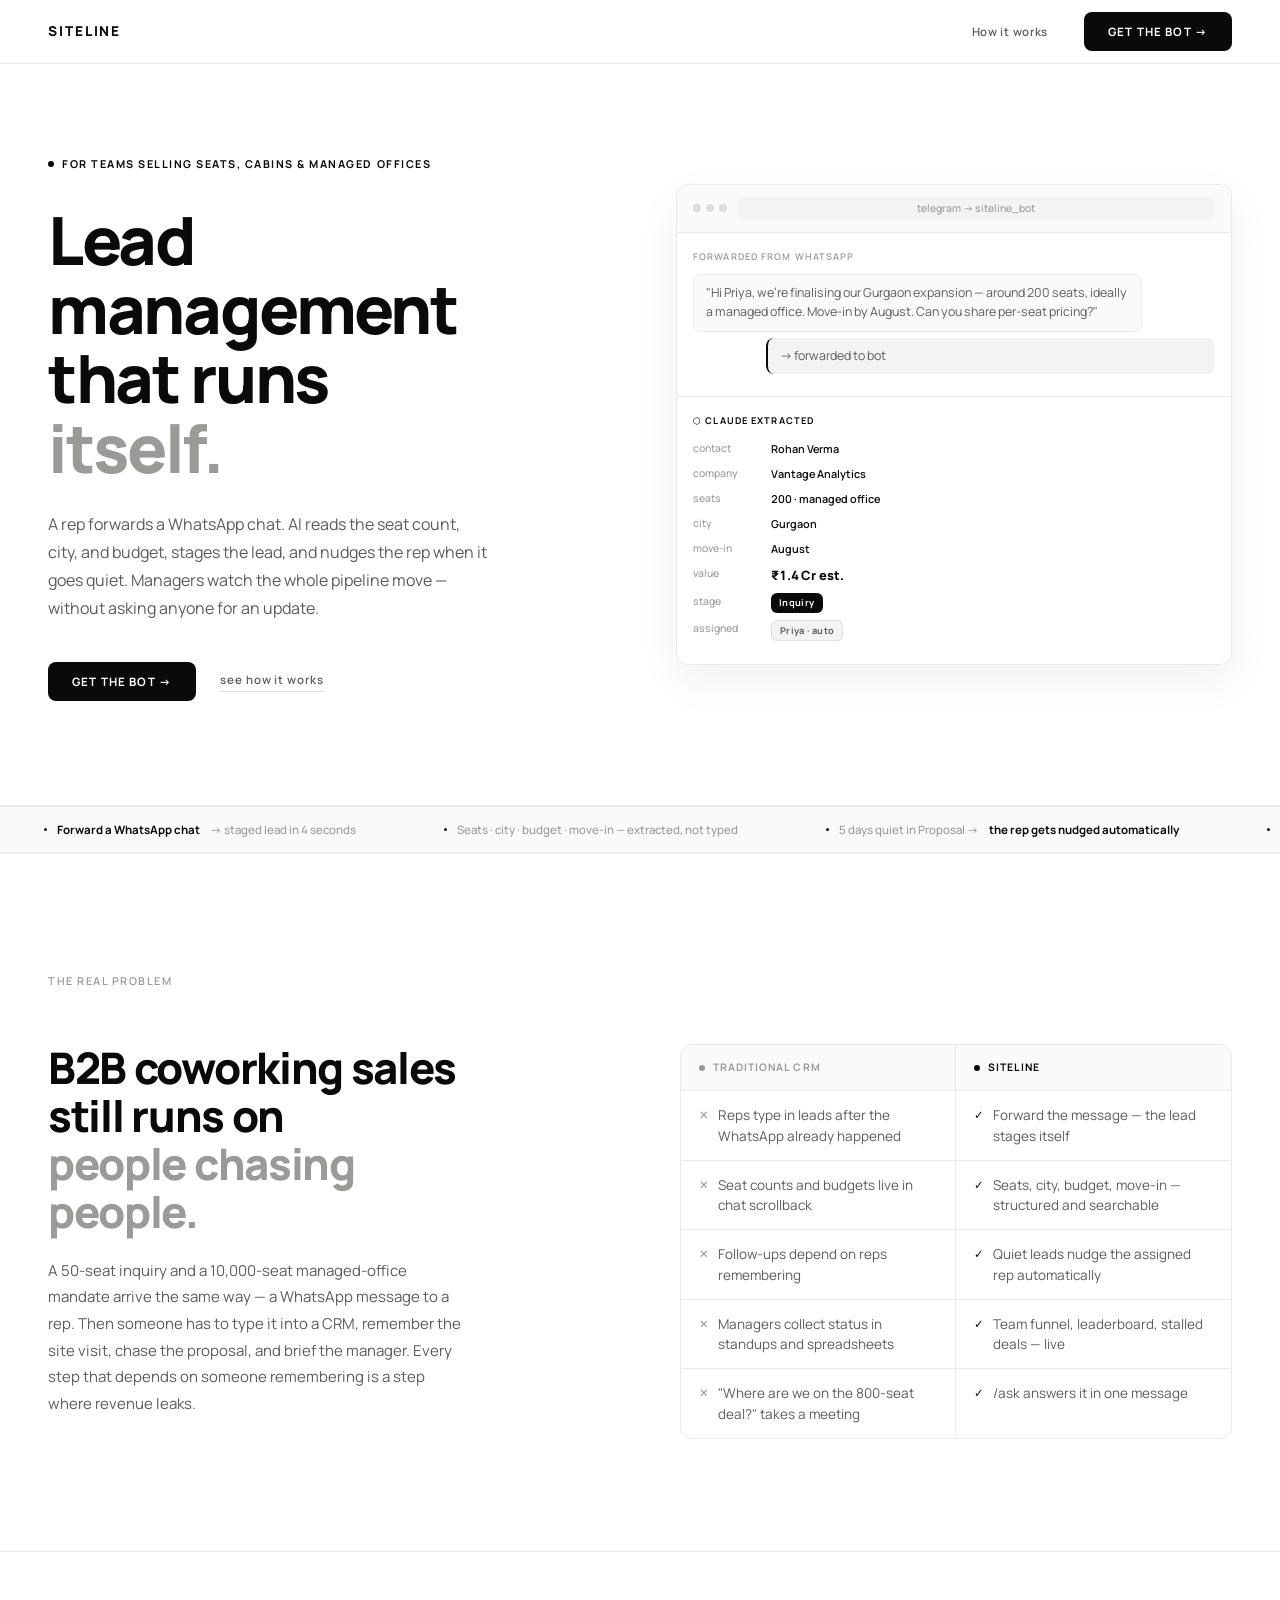
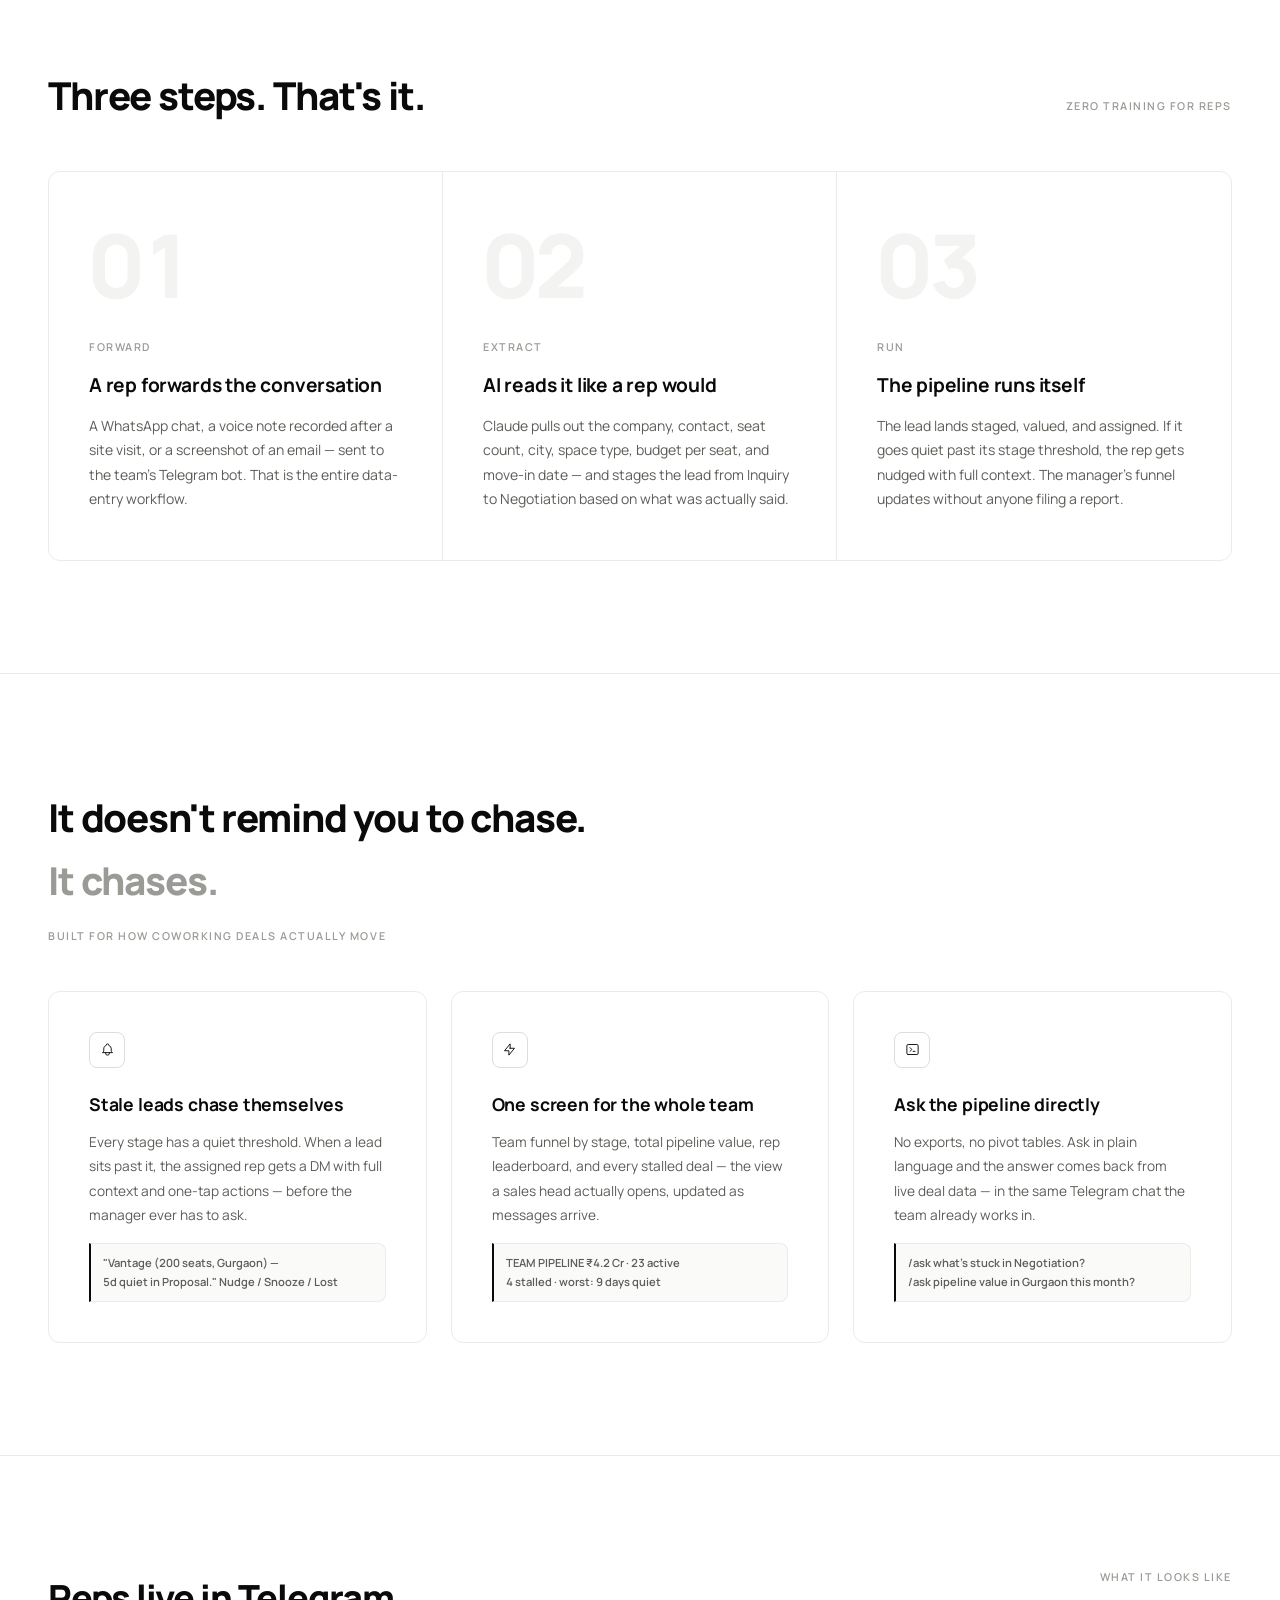
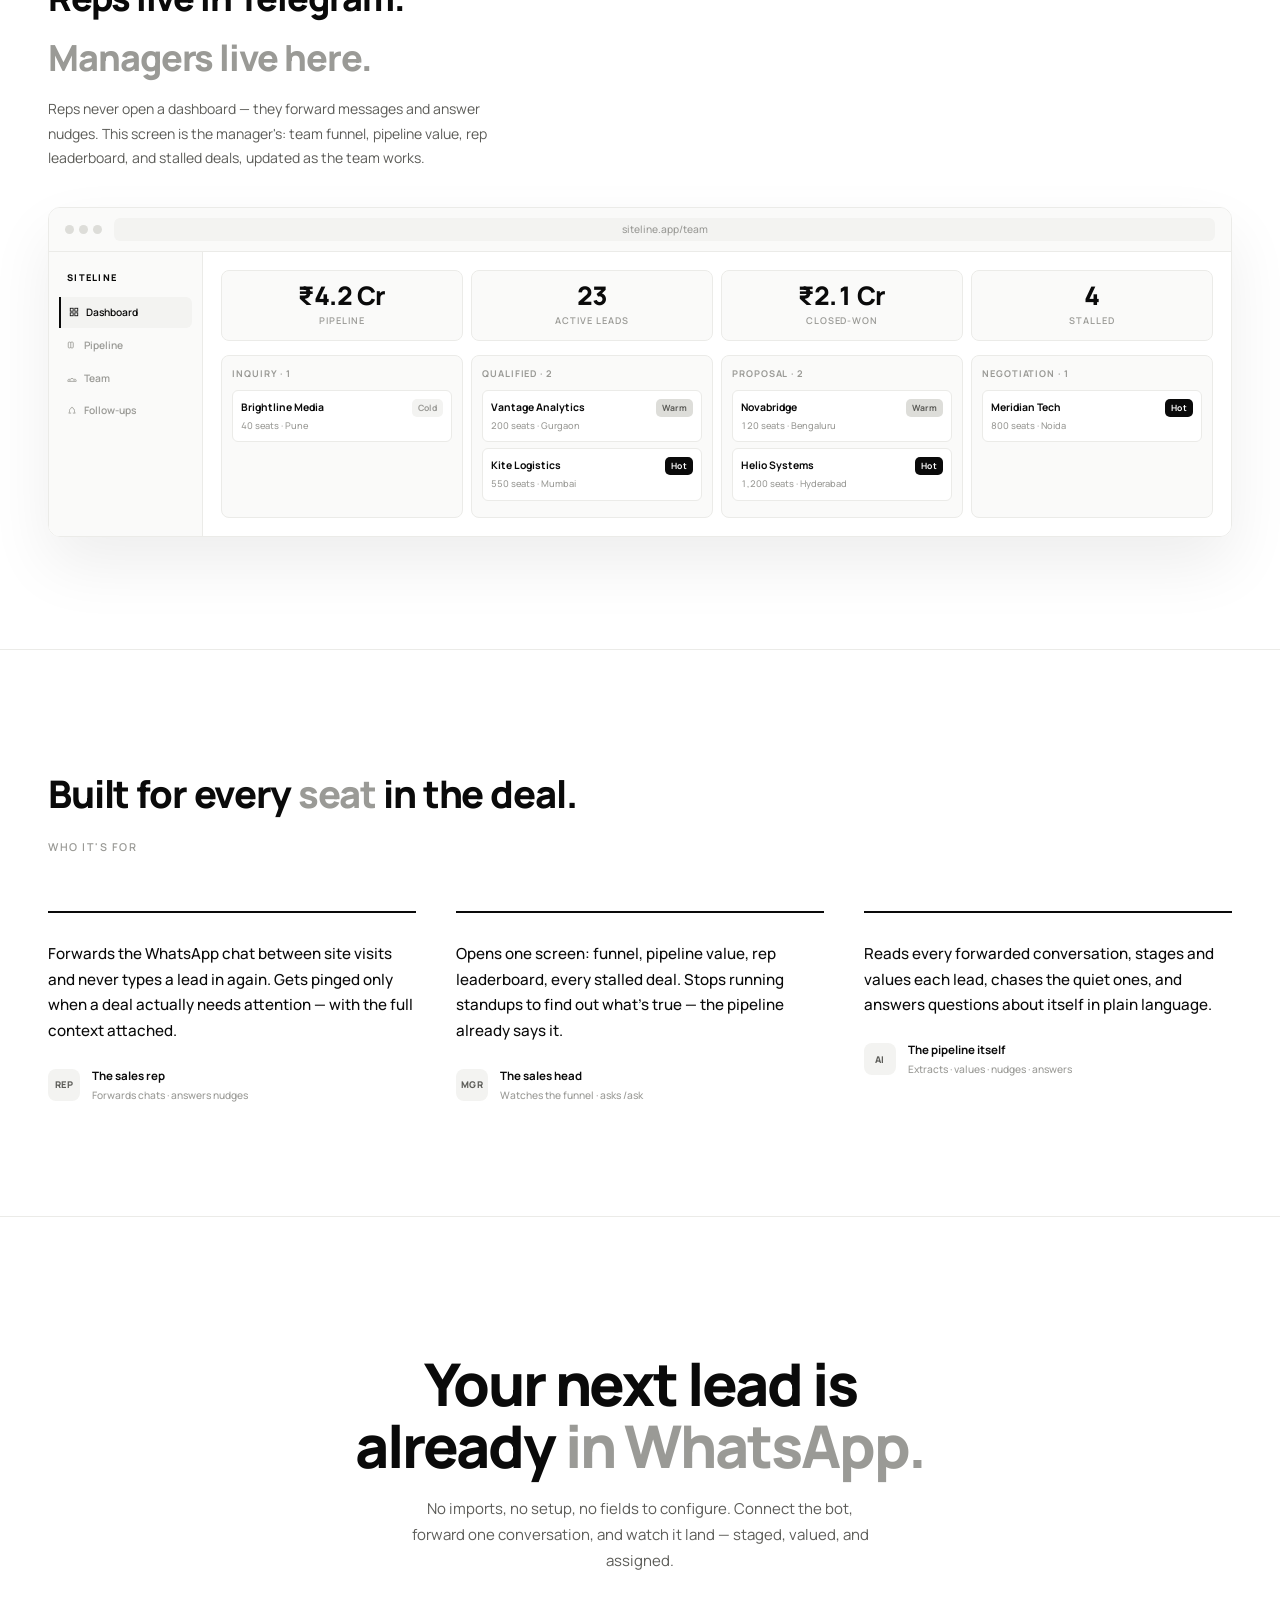
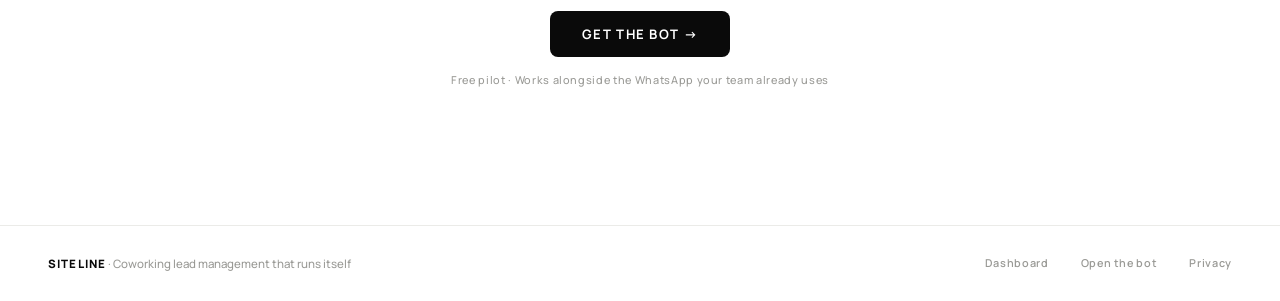
==== commit 451314ec: "Migrate to Postgres/FastAPI, rework dashboard, consolidate AI to OpenAI Phases 6-9 of IMPLEMENTATION" ====
--- a/landing/index.html
+++ b/landing/index.html
@@ -3,30 +3,26 @@
 <head>
   <meta charset="UTF-8" />
   <meta name="viewport" content="width=device-width, initial-scale=1.0" />
-  <title>Rethink CRM — Your conversations are already your CRM</title>
-  <meta name="description" content="Rethink CRM turns WhatsApp chats, voice notes, and screenshots into a live pipeline automatically. No manual entry. No learning curve." />
+  <title>Siteline — Coworking lead management that runs itself</title>
+  <meta name="description" content="Forward a WhatsApp message and Siteline stages the lead — seats, city, budget, move-in extracted by AI. Stale leads nudge the rep automatically. Managers see the whole team's pipeline live." />
 
   <link rel="preconnect" href="https://fonts.googleapis.com" />
   <link rel="preconnect" href="https://fonts.gstatic.com" crossorigin />
-  <link href="https://fonts.googleapis.com/css2?family=Cormorant+Garamond:ital,wght@0,300;0,400;0,600;1,300;1,400&family=DM+Mono:ital,wght@0,300;0,400;0,500;1,300&family=Outfit:wght@300;400;500&display=swap" rel="stylesheet" />
+  <link href="https://fonts.googleapis.com/css2?family=Manrope:wght@400;500;600;700;800&display=swap" rel="stylesheet" />
 
   <style>
     /* ── TOKENS ───────────────────────────────────────── */
     :root {
-      --bg:          #080706;
-      --surface:     #0F0E0C;
-      --surface-2:   #161410;
-      --border:      #252219;
-      --border-l:    #2E2A22;
-      --accent:      #E8920A;
-      --accent-dim:  rgba(232,146,10,0.10);
-      --accent-glow: rgba(232,146,10,0.22);
-      --text:        #EDE8DF;
-      --text-2:      #A09589;
-      --text-3:      #5C554D;
-      --serif:       'Cormorant Garamond', Georgia, serif;
-      --mono:        'DM Mono', monospace;
-      --sans:        'Outfit', system-ui, sans-serif;
+      --bg:        #FFFFFF;
+      --surface:   #FAFAF9;
+      --surface-2: #F3F3F1;
+      --border:    #EBEBE8;
+      --border-2:  #DDDDD9;
+      --ink:       #0A0A0A;
+      --text:      #0A0A0A;
+      --text-2:    #5C5C58;
+      --text-3:    #9A9A96;
+      --sans:      'Manrope', system-ui, sans-serif;
     }
 
     *, *::before, *::after { box-sizing: border-box; margin: 0; padding: 0; }
@@ -36,69 +32,68 @@
       background: var(--bg);
       color: var(--text);
       font-family: var(--sans);
-      font-weight: 300;
-      line-height: 1.6;
+      font-weight: 400;
+      line-height: 1.65;
       -webkit-font-smoothing: antialiased;
-      cursor: crosshair;
-    }
-    a, button { cursor: crosshair; }
+    }
+    a, button { cursor: pointer; }
 
     ::-webkit-scrollbar { width: 4px; }
     ::-webkit-scrollbar-track { background: var(--bg); }
-    ::-webkit-scrollbar-thumb { background: var(--border-l); border-radius: 2px; }
+    ::-webkit-scrollbar-thumb { background: var(--border-2); border-radius: 2px; }
 
     a:focus-visible, button:focus-visible {
-      outline: 1px solid var(--accent);
+      outline: 2px solid var(--ink);
       outline-offset: 3px;
     }
 
     /* ── TYPE UTILS ───────────────────────────────────── */
     .label {
-      font-family: var(--mono);
       font-size: 0.675rem;
-      font-weight: 400;
+      font-weight: 600;
       letter-spacing: 0.14em;
       text-transform: uppercase;
       color: var(--text-3);
     }
-    .label-amber {
-      font-family: var(--mono);
+    .label-strong {
       font-size: 0.675rem;
-      font-weight: 500;
+      font-weight: 700;
       letter-spacing: 0.14em;
       text-transform: uppercase;
-      color: var(--accent);
+      color: var(--ink);
     }
 
     /* ── BUTTONS ──────────────────────────────────────── */
     .btn-primary {
-      font-family: var(--mono);
+      font-family: var(--sans);
       font-size: 0.72rem;
-      font-weight: 500;
+      font-weight: 700;
       letter-spacing: 0.1em;
-      background: var(--accent);
-      color: #080706;
+      background: var(--ink);
+      color: #FFFFFF;
       border: none;
-      padding: 10px 22px;
+      border-radius: 8px;
+      padding: 12px 24px;
       transition: background 0.18s, transform 0.14s;
       display: inline-flex;
       align-items: center;
       gap: 6px;
     }
-    .btn-primary:hover { background: #F5A21A; transform: translateY(-1px); }
+    .btn-primary:hover { background: #2A2A28; transform: translateY(-1px); }
     .btn-primary:active { transform: translateY(0); }
 
     .btn-ghost {
-      font-family: var(--mono);
+      font-family: var(--sans);
       font-size: 0.72rem;
-      color: var(--text-3);
+      font-weight: 600;
+      color: var(--text-2);
       text-decoration: none;
       letter-spacing: 0.08em;
-      border-bottom: 1px solid var(--border-l);
+      border-bottom: 1px solid var(--border-2);
       padding-bottom: 2px;
       transition: color 0.18s, border-color 0.18s;
     }
-    .btn-ghost:hover { color: var(--text); border-color: var(--text-2); }
+    .btn-ghost:hover { color: var(--ink); border-color: var(--ink); }
 
     /* ── NAV ──────────────────────────────────────────── */
     nav {
@@ -106,51 +101,40 @@
       top: 0; left: 0; right: 0;
       z-index: 100;
       padding: 0 48px;
-      height: 58px;
+      height: 64px;
       display: flex;
       align-items: center;
       justify-content: space-between;
-      background: rgba(8,7,6,0.94);
+      background: rgba(255,255,255,0.92);
       backdrop-filter: blur(12px);
       border-bottom: 1px solid var(--border);
     }
     .nav-logo {
-      font-family: var(--mono);
-      font-size: 0.8rem;
-      font-weight: 500;
-      color: var(--text);
-      letter-spacing: 0.08em;
+      font-size: 0.85rem;
+      font-weight: 800;
+      color: var(--ink);
+      letter-spacing: 0.14em;
       text-decoration: none;
     }
     .nav-right { display: flex; align-items: center; gap: 36px; }
     .nav-link {
-      font-family: var(--mono);
-      font-size: 0.68rem;
-      color: var(--text-3);
+      font-size: 0.72rem;
+      font-weight: 600;
+      color: var(--text-2);
       text-decoration: none;
       letter-spacing: 0.06em;
       transition: color 0.18s;
     }
-    .nav-link:hover { color: var(--text); }
+    .nav-link:hover { color: var(--ink); }
 
     /* ── HERO ─────────────────────────────────────────── */
     .hero-wrap {
       border-bottom: 1px solid var(--border);
-      position: relative;
-      overflow: hidden;
-    }
-    .hero-wrap::before {
-      content: '';
-      position: absolute;
-      top: 5%; right: -8%;
-      width: 700px; height: 700px;
-      background: radial-gradient(circle, rgba(232,146,10,0.055) 0%, transparent 65%);
-      pointer-events: none;
     }
     .hero {
-      max-width: 1380px;
+      max-width: 1280px;
       margin: 0 auto;
-      padding: 116px 48px 80px;
+      padding: 148px 48px 104px;
       display: grid;
       grid-template-columns: 1fr 1fr;
       gap: 72px;
@@ -162,50 +146,43 @@
       display: inline-flex;
       align-items: center;
       gap: 8px;
-      margin-bottom: 30px;
+      margin-bottom: 32px;
     }
     .tag-dot {
       width: 6px; height: 6px;
-      background: #4ADE80;
+      background: var(--ink);
       border-radius: 50%;
       animation: blink 2s ease infinite;
     }
     @keyframes blink {
       0%,100% { opacity:1; transform:scale(1); }
-      50% { opacity:0.55; transform:scale(0.82); }
+      50% { opacity:0.45; transform:scale(0.82); }
     }
     .hero-h1 {
-      font-family: var(--serif);
-      font-size: clamp(52px, 5.8vw, 86px);
-      font-weight: 300;
-      line-height: 1.03;
-      letter-spacing: -0.025em;
-      margin-bottom: 26px;
-    }
-    .hero-h1 em { font-style: italic; color: var(--accent); }
+      font-size: clamp(46px, 5.2vw, 76px);
+      font-weight: 800;
+      line-height: 1.04;
+      letter-spacing: -0.035em;
+      margin-bottom: 28px;
+    }
+    .hero-h1 em { font-style: normal; color: var(--text-3); }
     .hero-sub {
       font-size: 1rem;
       color: var(--text-2);
       line-height: 1.75;
       max-width: 440px;
       margin-bottom: 40px;
-      font-weight: 300;
+      font-weight: 400;
     }
     .hero-ctas { display: flex; align-items: center; gap: 24px; }
 
     /* Hero right — pipeline visual */
     .pv {
-      background: var(--surface);
-      border: 1px solid var(--border-l);
-      border-radius: 2px;
+      background: var(--bg);
+      border: 1px solid var(--border);
+      border-radius: 12px;
       overflow: hidden;
-      position: relative;
-    }
-    .pv::before {
-      content: '';
-      position: absolute;
-      top: 0; left: 0; right: 0; height: 1px;
-      background: linear-gradient(90deg, transparent, var(--accent), transparent);
+      box-shadow: 0 16px 44px rgba(10,10,10,0.06);
     }
     .pv-bar {
       padding: 12px 16px;
@@ -213,26 +190,26 @@
       display: flex;
       align-items: center;
       gap: 10px;
-      background: var(--surface-2);
+      background: var(--surface);
     }
     .pv-dots { display: flex; gap: 5px; }
     .pv-dot { width: 8px; height: 8px; border-radius: 50%; }
     .pv-url {
       flex: 1;
       text-align: center;
-      font-family: var(--mono);
       font-size: 0.65rem;
-      color: var(--text-3);
-      background: rgba(0,0,0,0.35);
+      font-weight: 500;
+      color: var(--text-3);
+      background: var(--surface-2);
       padding: 3px 10px;
-      border-radius: 2px;
+      border-radius: 6px;
     }
 
     /* Chat bubbles */
     .pv-chat { padding: 16px; border-bottom: 1px solid var(--border); }
     .chat-lbl {
-      font-family: var(--mono);
       font-size: 0.58rem;
+      font-weight: 600;
       letter-spacing: 0.12em;
       color: var(--text-3);
       text-transform: uppercase;
@@ -240,18 +217,18 @@
     }
     .bubble {
       max-width: 86%;
-      padding: 8px 12px;
-      border-radius: 2px;
+      padding: 9px 12px;
+      border-radius: 8px;
       font-size: 0.775rem;
       color: var(--text-2);
       margin-bottom: 6px;
       line-height: 1.5;
       animation: fadein 0.5s ease both;
     }
-    .bubble-in  { background: var(--surface-2); border-left: 2px solid var(--border-l); }
+    .bubble-in  { background: var(--surface); border: 1px solid var(--border); }
     .bubble-out {
-      background: rgba(232,146,10,0.07);
-      border-left: 2px solid rgba(232,146,10,0.28);
+      background: var(--surface-2);
+      border-left: 2px solid var(--ink);
       margin-left: auto;
     }
     @keyframes fadein {
@@ -262,10 +239,10 @@
     /* Extract result */
     .pv-extract { padding: 16px; }
     .extract-lbl {
-      font-family: var(--mono);
       font-size: 0.58rem;
+      font-weight: 700;
       letter-spacing: 0.12em;
-      color: var(--accent);
+      color: var(--ink);
       text-transform: uppercase;
       margin-bottom: 12px;
     }
@@ -276,34 +253,36 @@
       margin-bottom: 7px;
     }
     .ek {
-      font-family: var(--mono);
       font-size: 0.65rem;
+      font-weight: 500;
       color: var(--text-3);
       width: 68px;
       flex-shrink: 0;
+      font-variant-numeric: tabular-nums;
     }
     .ev {
-      font-family: var(--mono);
-      font-size: 0.65rem;
+      font-size: 0.68rem;
+      font-weight: 600;
       color: var(--text);
-    }
-    .ev.amber { color: var(--accent); }
+      font-variant-numeric: tabular-nums;
+    }
+    .ev.strong { font-size: 0.8rem; font-weight: 800; letter-spacing: -0.01em; }
     .badge {
       display: inline-block;
-      font-family: var(--mono);
       font-size: 0.58rem;
-      padding: 2px 6px;
-      border-radius: 1px;
-    }
-    .badge-amber {
-      background: rgba(232,146,10,0.14);
-      border: 1px solid rgba(232,146,10,0.28);
-      color: var(--accent);
-    }
-    .badge-green {
-      background: rgba(74,222,128,0.09);
-      border: 1px solid rgba(74,222,128,0.22);
-      color: #4ADE80;
+      font-weight: 700;
+      letter-spacing: 0.04em;
+      padding: 2px 8px;
+      border-radius: 6px;
+    }
+    .badge-ink {
+      background: var(--ink);
+      color: #FFFFFF;
+    }
+    .badge-soft {
+      background: var(--surface-2);
+      border: 1px solid var(--border-2);
+      color: var(--text-2);
     }
 
     /* ── REVEAL ANIMATIONS ───────────────────────────── */
@@ -343,20 +322,20 @@
       align-items: center;
       gap: 10px;
       padding: 0 44px;
-      font-family: var(--mono);
-      font-size: 0.7rem;
+      font-size: 0.72rem;
+      font-weight: 500;
       color: var(--text-3);
       white-space: nowrap;
     }
-    .mi .dot { width: 3px; height: 3px; background: var(--accent); border-radius: 50%; flex-shrink: 0; }
-    .mi strong { color: var(--text-2); font-weight: 400; }
+    .mi .dot { width: 3px; height: 3px; background: var(--ink); border-radius: 50%; flex-shrink: 0; }
+    .mi strong { color: var(--text); font-weight: 700; }
 
     /* ── SECTIONS ─────────────────────────────────────── */
     .sec {
       border-top: 1px solid var(--border);
-      padding: 96px 48px;
-    }
-    .sec-inner { max-width: 1380px; margin: 0 auto; }
+      padding: 112px 48px;
+    }
+    .sec-inner { max-width: 1280px; margin: 0 auto; }
 
     /* ── PROBLEM ──────────────────────────────────────── */
     .prob-grid {
@@ -366,14 +345,13 @@
       align-items: start;
     }
     .prob-h2 {
-      font-family: var(--serif);
-      font-size: clamp(34px, 3.8vw, 54px);
-      font-weight: 300;
-      line-height: 1.08;
-      letter-spacing: -0.02em;
+      font-size: clamp(32px, 3.4vw, 48px);
+      font-weight: 800;
+      line-height: 1.1;
+      letter-spacing: -0.03em;
       margin-bottom: 22px;
     }
-    .prob-h2 em { font-style: italic; color: var(--accent); }
+    .prob-h2 em { font-style: normal; color: var(--text-3); }
     .prob-body {
       font-size: 0.9375rem;
       color: var(--text-2);
@@ -381,11 +359,12 @@
       max-width: 420px;
     }
 
-    .compare { border: 1px solid var(--border); }
+    .compare { border: 1px solid var(--border); border-radius: 12px; overflow: hidden; }
     .compare-head {
       display: grid;
       grid-template-columns: 1fr 1fr;
       border-bottom: 1px solid var(--border);
+      background: var(--surface);
     }
     .compare-col-head {
       padding: 14px 18px;
@@ -396,8 +375,8 @@
     .compare-col-head:first-child { border-right: 1px solid var(--border); }
     .ch-dot { width: 6px; height: 6px; border-radius: 50%; flex-shrink: 0; }
     .ch-label {
-      font-family: var(--mono);
       font-size: 0.65rem;
+      font-weight: 700;
       letter-spacing: 0.1em;
       text-transform: uppercase;
     }
@@ -418,19 +397,21 @@
     }
     .compare-cell:first-child { border-right: 1px solid var(--border); }
     .ci {
-      font-family: var(--mono);
       font-size: 0.72rem;
+      font-weight: 700;
       flex-shrink: 0;
       margin-top: 1px;
     }
-    .ci.r { color: #EF4444; }
-    .ci.g { color: #4ADE80; }
+    .ci.r { color: var(--text-3); }
+    .ci.g { color: var(--ink); }
 
     /* ── HOW IT WORKS ─────────────────────────────────── */
     .steps {
       display: grid;
       grid-template-columns: repeat(3, 1fr);
       border: 1px solid var(--border);
+      border-radius: 12px;
+      overflow: hidden;
     }
     .step {
       padding: 48px 40px;
@@ -440,19 +421,20 @@
     .step:last-child { border-right: none; }
     .step:hover { background: var(--surface); }
     .step-num {
-      font-family: var(--serif);
-      font-size: 96px;
-      font-weight: 300;
+      font-size: 88px;
+      font-weight: 800;
       line-height: 1;
-      color: var(--border-l);
+      letter-spacing: -0.04em;
+      color: var(--surface-2);
       margin-bottom: 30px;
       transition: color 0.28s;
-    }
-    .step:hover .step-num { color: rgba(232,146,10,0.35); }
+      font-variant-numeric: tabular-nums;
+    }
+    .step:hover .step-num { color: var(--border-2); }
     .step-title {
-      font-family: var(--serif);
-      font-size: 1.45rem;
-      font-weight: 400;
+      font-size: 1.2rem;
+      font-weight: 700;
+      letter-spacing: -0.01em;
       margin-bottom: 12px;
     }
     .step-body { font-size: 0.875rem; color: var(--text-2); line-height: 1.75; }
@@ -461,30 +443,31 @@
     .features {
       display: grid;
       grid-template-columns: repeat(3, 1fr);
-      gap: 1px;
-      background: var(--border);
-      border: 1px solid var(--border);
+      gap: 24px;
     }
     .feature {
       background: var(--bg);
+      border: 1px solid var(--border);
+      border-radius: 12px;
       padding: 40px;
-      transition: background 0.22s;
-    }
-    .feature:hover { background: var(--surface); }
+      transition: border-color 0.22s, box-shadow 0.22s;
+    }
+    .feature:hover { border-color: var(--border-2); box-shadow: 0 12px 32px rgba(10,10,10,0.05); }
     .feat-icon {
-      width: 34px; height: 34px;
-      border: 1px solid var(--border-l);
+      width: 36px; height: 36px;
+      border: 1px solid var(--border-2);
+      border-radius: 8px;
       display: flex;
       align-items: center;
       justify-content: center;
       margin-bottom: 22px;
       transition: border-color 0.22s;
     }
-    .feature:hover .feat-icon { border-color: var(--accent); }
+    .feature:hover .feat-icon { border-color: var(--ink); }
     .feat-title {
-      font-family: var(--serif);
-      font-size: 1.25rem;
-      font-weight: 400;
+      font-size: 1.1rem;
+      font-weight: 700;
+      letter-spacing: -0.01em;
       margin-bottom: 11px;
     }
     .feat-body {
@@ -494,28 +477,24 @@
       margin-bottom: 16px;
     }
     .feat-code {
-      font-family: var(--mono);
-      font-size: 0.67rem;
-      color: var(--accent);
-      background: var(--accent-dim);
-      border: 1px solid rgba(232,146,10,0.18);
-      padding: 9px 12px;
+      font-size: 0.7rem;
+      font-weight: 600;
+      color: var(--text-2);
+      background: var(--surface);
+      border: 1px solid var(--border);
+      border-left: 2px solid var(--ink);
+      border-radius: 0 8px 8px 0;
+      padding: 10px 12px;
       line-height: 1.65;
+      font-variant-numeric: tabular-nums;
     }
 
     /* ── DASHBOARD ────────────────────────────────────── */
     .db-wrap {
-      border: 1px solid var(--border-l);
-      border-radius: 2px;
+      border: 1px solid var(--border);
+      border-radius: 12px;
       overflow: hidden;
-      box-shadow: 0 40px 80px rgba(0,0,0,0.55);
-      position: relative;
-    }
-    .db-wrap::before {
-      content: '';
-      position: absolute;
-      top: 0; left: 0; right: 0; height: 1px;
-      background: linear-gradient(90deg, transparent 10%, var(--accent) 50%, transparent 90%);
+      box-shadow: 0 28px 64px rgba(10,10,10,0.07);
     }
     .db-chrome {
       background: var(--surface);
@@ -530,14 +509,14 @@
     .db-url {
       flex: 1;
       text-align: center;
-      font-family: var(--mono);
       font-size: 0.64rem;
-      color: var(--text-3);
-      background: rgba(0,0,0,0.3);
+      font-weight: 500;
+      color: var(--text-3);
+      background: var(--surface-2);
       padding: 3px 12px;
-      border-radius: 2px;
-    }
-    .db-body { display: flex; }
+      border-radius: 6px;
+    }
+    .db-body { display: flex; background: var(--bg); }
     .db-sidebar {
       width: 154px;
       background: var(--surface);
@@ -546,11 +525,11 @@
       flex-shrink: 0;
     }
     .db-slbl {
-      font-family: var(--mono);
       font-size: 0.58rem;
-      letter-spacing: 0.12em;
+      font-weight: 800;
+      letter-spacing: 0.14em;
       text-transform: uppercase;
-      color: var(--text-3);
+      color: var(--ink);
       padding: 0 8px;
       margin-bottom: 12px;
     }
@@ -559,16 +538,17 @@
       align-items: center;
       gap: 7px;
       padding: 7px 8px;
-      font-family: var(--mono);
       font-size: 0.64rem;
+      font-weight: 600;
       color: var(--text-3);
       margin-bottom: 2px;
-      border-radius: 1px;
+      border-radius: 6px;
     }
     .db-nav.active {
-      color: var(--accent);
-      background: var(--accent-dim);
-      border-left: 2px solid var(--accent);
+      color: var(--ink);
+      background: var(--surface-2);
+      border-left: 2px solid var(--ink);
+      border-radius: 0 6px 6px 0;
     }
     .db-main { flex: 1; padding: 18px; overflow: hidden; }
     .db-stats {
@@ -580,19 +560,21 @@
     .db-stat {
       background: var(--surface);
       border: 1px solid var(--border);
+      border-radius: 8px;
       padding: 12px;
       text-align: center;
     }
     .db-stat-num {
-      font-family: var(--serif);
-      font-size: 1.5rem;
+      font-size: 1.6rem;
+      font-weight: 800;
+      letter-spacing: -0.02em;
+      line-height: 1;
+      margin-bottom: 5px;
+      font-variant-numeric: tabular-nums;
+    }
+    .db-stat-lbl {
+      font-size: 0.58rem;
       font-weight: 600;
-      line-height: 1;
-      margin-bottom: 4px;
-    }
-    .db-stat-lbl {
-      font-family: var(--mono);
-      font-size: 0.58rem;
       color: var(--text-3);
       letter-spacing: 0.1em;
       text-transform: uppercase;
@@ -605,43 +587,47 @@
     .db-col {
       background: var(--surface);
       border: 1px solid var(--border);
+      border-radius: 8px;
       padding: 10px;
     }
     .db-col-h {
-      font-family: var(--mono);
       font-size: 0.58rem;
+      font-weight: 700;
       text-transform: uppercase;
       letter-spacing: 0.1em;
       color: var(--text-3);
       margin-bottom: 8px;
     }
     .db-card {
-      background: var(--surface-2);
+      background: var(--bg);
       border: 1px solid var(--border);
+      border-radius: 6px;
       padding: 8px;
       margin-bottom: 6px;
     }
     .db-card-name {
-      font-family: var(--mono);
       font-size: 0.65rem;
+      font-weight: 700;
       color: var(--text);
       margin-bottom: 2px;
     }
     .db-card-co {
-      font-family: var(--mono);
       font-size: 0.58rem;
-      color: var(--text-3);
+      font-weight: 500;
+      color: var(--text-3);
+      font-variant-numeric: tabular-nums;
     }
     .db-badge {
-      font-family: var(--mono);
       font-size: 0.54rem;
-      padding: 2px 5px;
-      border-radius: 1px;
+      font-weight: 700;
+      letter-spacing: 0.04em;
+      padding: 2px 6px;
+      border-radius: 5px;
       float: right;
     }
-    .db-hot  { background: rgba(239,68,68,0.14); color: #EF4444; }
-    .db-warm { background: rgba(234,179,8,0.14); color: #EAB308; }
-    .db-cold { background: rgba(100,100,100,0.14); color: #6B7280; }
+    .db-hot  { background: var(--ink); color: #FFFFFF; }
+    .db-warm { background: var(--border-2); color: var(--text-2); }
+    .db-cold { background: var(--surface-2); color: var(--text-3); }
 
     /* ── TESTIMONIALS ─────────────────────────────────── */
     .testi-grid {
@@ -650,38 +636,38 @@
       gap: 40px;
     }
     .testi {
-      border-top: 1px solid var(--border);
+      border-top: 2px solid var(--ink);
       padding-top: 28px;
     }
     .testi-q {
-      font-family: var(--serif);
-      font-size: 1.05rem;
-      font-weight: 300;
-      font-style: italic;
-      line-height: 1.65;
+      font-size: 0.95rem;
+      font-weight: 500;
+      line-height: 1.7;
       color: var(--text);
       margin-bottom: 22px;
     }
     .testi-who { display: flex; align-items: center; gap: 12px; }
     .testi-av {
-      width: 30px; height: 30px;
-      border: 1px solid var(--border-l);
+      width: 32px; height: 32px;
+      background: var(--surface-2);
+      border-radius: 8px;
       display: flex;
       align-items: center;
       justify-content: center;
-      font-family: var(--mono);
-      font-size: 0.6rem;
-      color: var(--accent);
+      font-size: 0.58rem;
+      font-weight: 800;
+      letter-spacing: 0.06em;
+      color: var(--text-2);
       flex-shrink: 0;
     }
     .testi-name {
-      font-family: var(--mono);
-      font-size: 0.68rem;
+      font-size: 0.72rem;
+      font-weight: 700;
       color: var(--text);
     }
     .testi-role {
-      font-family: var(--mono);
-      font-size: 0.62rem;
+      font-size: 0.64rem;
+      font-weight: 500;
       color: var(--text-3);
       margin-top: 2px;
     }
@@ -689,29 +675,17 @@
     /* ── CTA ──────────────────────────────────────────── */
     .cta-sec {
       border-top: 1px solid var(--border);
-      padding: 120px 48px;
+      padding: 136px 48px;
       text-align: center;
-      position: relative;
-      overflow: hidden;
-    }
-    .cta-sec::before {
-      content: '';
-      position: absolute;
-      bottom: -20%; left: 50%;
-      transform: translateX(-50%);
-      width: 800px; height: 400px;
-      background: radial-gradient(ellipse, rgba(232,146,10,0.11) 0%, transparent 70%);
-      pointer-events: none;
     }
     .cta-h2 {
-      font-family: var(--serif);
-      font-size: clamp(40px, 5vw, 70px);
-      font-weight: 300;
+      font-size: clamp(38px, 4.6vw, 64px);
+      font-weight: 800;
       line-height: 1.06;
-      letter-spacing: -0.025em;
+      letter-spacing: -0.035em;
       margin-bottom: 18px;
     }
-    .cta-h2 em { font-style: italic; color: var(--accent); }
+    .cta-h2 em { font-style: normal; color: var(--text-3); }
     .cta-sub {
       font-size: 0.9375rem;
       color: var(--text-2);
@@ -721,8 +695,8 @@
     }
     .cta-note {
       margin-top: 14px;
-      font-family: var(--mono);
-      font-size: 0.65rem;
+      font-size: 0.68rem;
+      font-weight: 500;
       color: var(--text-3);
       letter-spacing: 0.06em;
     }
@@ -736,21 +710,21 @@
       justify-content: space-between;
     }
     .foot-brand {
-      font-family: var(--mono);
-      font-size: 0.7rem;
-      color: var(--text-3);
-    }
-    .foot-brand strong { color: var(--text-2); font-weight: 400; }
+      font-size: 0.72rem;
+      font-weight: 500;
+      color: var(--text-3);
+    }
+    .foot-brand strong { color: var(--text); font-weight: 800; letter-spacing: 0.1em; }
     .foot-links { display: flex; align-items: center; gap: 32px; }
     .foot-link {
-      font-family: var(--mono);
-      font-size: 0.65rem;
+      font-size: 0.68rem;
+      font-weight: 600;
       color: var(--text-3);
       text-decoration: none;
       letter-spacing: 0.06em;
       transition: color 0.18s;
     }
-    .foot-link:hover { color: var(--text); }
+    .foot-link:hover { color: var(--ink); }
 
     /* ── MODAL ────────────────────────────────────────── */
     #signup-modal {
@@ -761,7 +735,7 @@
       align-items: center;
       justify-content: center;
       padding: 24px;
-      background: rgba(0,0,0,0.82);
+      background: rgba(10,10,10,0.4);
       backdrop-filter: blur(8px);
       opacity: 0;
       pointer-events: none;
@@ -769,9 +743,10 @@
     }
     #signup-modal.open { opacity: 1; pointer-events: all; }
     .modal-box {
-      background: var(--surface);
-      border: 1px solid var(--border-l);
-      border-top: 2px solid var(--accent);
+      background: var(--bg);
+      border: 1px solid var(--border);
+      border-radius: 14px;
+      box-shadow: 0 32px 80px rgba(10,10,10,0.14);
       padding: 36px;
       width: 100%;
       max-width: 410px;
@@ -788,41 +763,44 @@
       padding: 4px;
       transition: color 0.18s;
     }
-    .modal-close:hover { color: var(--text); }
+    .modal-close:hover { color: var(--ink); }
     .modal-title {
-      font-family: var(--serif);
-      font-size: 1.35rem;
-      font-weight: 400;
+      font-size: 1.25rem;
+      font-weight: 800;
+      letter-spacing: -0.02em;
       margin-bottom: 5px;
     }
     .modal-sub {
-      font-family: var(--mono);
-      font-size: 0.68rem;
+      font-size: 0.72rem;
+      font-weight: 500;
       color: var(--text-3);
       margin-bottom: 26px;
     }
     .modal-field {
       width: 100%;
-      background: var(--bg);
-      border: 1px solid var(--border-l);
+      background: var(--surface);
+      border: 1px solid var(--border-2);
+      border-radius: 8px;
       color: var(--text);
-      font-family: var(--mono);
-      font-size: 0.78rem;
+      font-family: var(--sans);
+      font-size: 0.8rem;
+      font-weight: 500;
       padding: 12px 14px;
       margin-bottom: 9px;
       outline: none;
       transition: border-color 0.18s;
     }
     .modal-field::placeholder { color: var(--text-3); }
-    .modal-field:focus { border-color: var(--accent); }
+    .modal-field:focus { border-color: var(--ink); }
     .modal-btn {
       width: 100%;
-      background: var(--accent);
-      color: var(--bg);
+      background: var(--ink);
+      color: #FFFFFF;
       border: none;
-      font-family: var(--mono);
+      border-radius: 8px;
+      font-family: var(--sans);
       font-size: 0.75rem;
-      font-weight: 500;
+      font-weight: 700;
       letter-spacing: 0.1em;
       padding: 14px;
       display: flex;
@@ -831,36 +809,38 @@
       gap: 8px;
       transition: background 0.18s;
     }
-    .modal-btn:hover { background: #F5A21A; }
+    .modal-btn:hover { background: #2A2A28; }
     .modal-btn:disabled { opacity: 0.5; cursor: not-allowed; }
     .modal-error {
       display: none;
       margin-top: 10px;
-      font-family: var(--mono);
-      font-size: 0.68rem;
-      color: #EF4444;
-      background: rgba(239,68,68,0.07);
-      border: 1px solid rgba(239,68,68,0.18);
+      font-size: 0.7rem;
+      font-weight: 600;
+      color: #B91C1C;
+      background: #FDF3F2;
+      border: 1px solid #F3DBD8;
+      border-radius: 8px;
       padding: 9px 12px;
     }
     .modal-success { display: none; margin-top: 14px; }
     .modal-success-box {
-      background: rgba(74,222,128,0.06);
-      border: 1px solid rgba(74,222,128,0.2);
+      background: #F5F9F5;
+      border: 1px solid #DCE8DC;
+      border-radius: 8px;
       padding: 14px;
       margin-bottom: 12px;
     }
     .ms-title {
-      font-family: var(--mono);
-      font-size: 0.68rem;
-      color: #4ADE80;
+      font-size: 0.7rem;
+      font-weight: 700;
+      color: #15803D;
       letter-spacing: 0.08em;
       margin-bottom: 4px;
     }
     .ms-body {
-      font-family: var(--mono);
-      font-size: 0.64rem;
-      color: var(--text-3);
+      font-size: 0.66rem;
+      font-weight: 500;
+      color: var(--text-2);
       line-height: 1.6;
     }
     .modal-dash-btn {
@@ -869,17 +849,17 @@
       justify-content: center;
       gap: 8px;
       width: 100%;
-      background: var(--accent);
-      color: var(--bg);
-      font-family: var(--mono);
+      background: var(--ink);
+      color: #FFFFFF;
+      border-radius: 8px;
       font-size: 0.72rem;
-      font-weight: 500;
+      font-weight: 700;
       letter-spacing: 0.08em;
       padding: 13px;
       text-decoration: none;
       transition: background 0.18s;
     }
-    .modal-dash-btn:hover { background: #F5A21A; }
+    .modal-dash-btn:hover { background: #2A2A28; }
 
     @keyframes spin {
       from { transform: rotate(0deg); }
@@ -890,10 +870,10 @@
     @media (max-width: 960px) {
       nav { padding: 0 24px; }
       .nav-link { display: none; }
-      .hero { grid-template-columns: 1fr; gap: 44px; padding: 96px 24px 60px; }
+      .hero { grid-template-columns: 1fr; gap: 44px; padding: 108px 24px 64px; }
       .hero-right { order: -1; }
-      .hero-h1 { font-size: clamp(42px, 9vw, 64px); }
-      .sec { padding: 64px 24px; }
+      .hero-h1 { font-size: clamp(40px, 8.5vw, 58px); }
+      .sec { padding: 72px 24px; }
       .prob-grid { grid-template-columns: 1fr; gap: 44px; }
       .steps { grid-template-columns: 1fr; }
       .step { border-right: none; border-bottom: 1px solid var(--border); }
@@ -904,7 +884,7 @@
       .db-stats { grid-template-columns: repeat(2, 1fr); }
       .db-pipe { grid-template-columns: repeat(2, 1fr); }
       footer { flex-direction: column; gap: 18px; text-align: center; }
-      .cta-sec { padding: 72px 24px; }
+      .cta-sec { padding: 80px 24px; }
     }
     @media (max-width: 580px) {
       .hero-ctas { flex-direction: column; align-items: flex-start; }
@@ -922,10 +902,10 @@
 
 <!-- ── NAV ──────────────────────────────────────────────── -->
 <nav>
-  <a href="#" class="nav-logo">RETHINK CRM</a>
+  <a href="#" class="nav-logo">SITELINE</a>
   <div class="nav-right">
     <a href="#how-it-works" class="nav-link">How it works</a>
-    <button class="btn-primary" onclick="openModal()">START FREE →</button>
+    <button class="btn-primary" onclick="openModal()">GET THE BOT →</button>
   </div>
 </nav>
 
@@ -935,19 +915,20 @@
     <div>
       <div class="hero-tag reveal d1">
         <span class="tag-dot"></span>
-        <span class="label-amber">Built for founders who sell personally</span>
+        <span class="label-strong">For teams selling seats, cabins &amp; managed offices</span>
       </div>
       <h1 class="hero-h1 reveal d2">
-        Your conversations<br />
-        are <em>already</em><br />
-        your CRM.
+        Lead management<br />
+        that runs<br />
+        <em>itself.</em>
       </h1>
       <p class="hero-sub reveal d3">
-        Forward a WhatsApp chat. Record a voice note. Send a screenshot.
-        Rethink CRM reads it, extracts the deal, and updates your pipeline — automatically.
+        A rep forwards a WhatsApp chat. AI reads the seat count, city, and budget,
+        stages the lead, and nudges the rep when it goes quiet. Managers watch the
+        whole pipeline move — without asking anyone for an update.
       </p>
       <div class="hero-ctas reveal d4">
-        <button class="btn-primary" onclick="openModal()">START FREE →</button>
+        <button class="btn-primary" onclick="openModal()">GET THE BOT →</button>
         <a href="#how-it-works" class="btn-ghost">see how it works</a>
       </div>
     </div>
@@ -956,25 +937,27 @@
       <div class="pv">
         <div class="pv-bar">
           <div class="pv-dots">
-            <div class="pv-dot" style="background:rgba(239,68,68,0.4)"></div>
-            <div class="pv-dot" style="background:rgba(234,179,8,0.4)"></div>
-            <div class="pv-dot" style="background:rgba(74,222,128,0.4)"></div>
-          </div>
-          <div class="pv-url">telegram → rethinkcrm_bot</div>
+            <div class="pv-dot" style="background:var(--border-2)"></div>
+            <div class="pv-dot" style="background:var(--border-2)"></div>
+            <div class="pv-dot" style="background:var(--border-2)"></div>
+          </div>
+          <div class="pv-url">telegram → siteline_bot</div>
         </div>
         <div class="pv-chat">
           <div class="chat-lbl">Forwarded from WhatsApp</div>
-          <div class="bubble bubble-in" style="animation-delay:0.9s">"Hey, we loved the demo. Budget approved — ₹6L. Can we do a contract call this week?"</div>
+          <div class="bubble bubble-in" style="animation-delay:0.9s">"Hi Priya, we're finalising our Gurgaon expansion — around 200 seats, ideally a managed office. Move-in by August. Can you share per-seat pricing?"</div>
           <div class="bubble bubble-out" style="animation-delay:1.2s">→ forwarded to bot</div>
         </div>
         <div class="pv-extract">
           <div class="extract-lbl">⬡ Claude extracted</div>
-          <div class="er"><span class="ek">contact</span><span class="ev">Arjun Mehta</span></div>
-          <div class="er"><span class="ek">company</span><span class="ev">TechCorp</span></div>
-          <div class="er"><span class="ek">stage</span><span class="ev"><span class="badge badge-amber">Negotiating</span></span></div>
-          <div class="er"><span class="ek">budget</span><span class="ev amber">₹6,00,000</span></div>
-          <div class="er"><span class="ek">next</span><span class="ev">Contract call this week</span></div>
-          <div class="er"><span class="ek">signal</span><span class="ev"><span class="badge badge-green">Hot ↑</span></span></div>
+          <div class="er"><span class="ek">contact</span><span class="ev">Rohan Verma</span></div>
+          <div class="er"><span class="ek">company</span><span class="ev">Vantage Analytics</span></div>
+          <div class="er"><span class="ek">seats</span><span class="ev">200 · managed office</span></div>
+          <div class="er"><span class="ek">city</span><span class="ev">Gurgaon</span></div>
+          <div class="er"><span class="ek">move-in</span><span class="ev">August</span></div>
+          <div class="er"><span class="ek">value</span><span class="ev strong">₹1.4 Cr est.</span></div>
+          <div class="er"><span class="ek">stage</span><span class="ev"><span class="badge badge-ink">Inquiry</span></span></div>
+          <div class="er"><span class="ek">assigned</span><span class="ev"><span class="badge badge-soft">Priya · auto</span></span></div>
         </div>
       </div>
     </div>
@@ -984,19 +967,19 @@
 <!-- ── MARQUEE ───────────────────────────────────────────── -->
 <div class="marquee-wrap">
   <div class="marquee-track">
-    <div class="mi"><span class="dot"></span><strong>Forward a chat</strong> → deal created in 4 seconds</div>
-    <div class="mi"><span class="dot"></span>No manual entry · No spreadsheet · No abandoned CRM</div>
-    <div class="mi"><span class="dot"></span><strong>/context Priya</strong> → last discussion, budget, next step — instantly</div>
-    <div class="mi"><span class="dot"></span>Works on WhatsApp · Voice Notes · Screenshots · LinkedIn DMs</div>
-    <div class="mi"><span class="dot"></span><strong>/ask who should I follow up today?</strong> → AI answers from your data</div>
-    <div class="mi"><span class="dot"></span>Stale deal nudges with full context · Never lose a follow-up again</div>
+    <div class="mi"><span class="dot"></span><strong>Forward a WhatsApp chat</strong> → staged lead in 4 seconds</div>
+    <div class="mi"><span class="dot"></span>Seats · city · budget · move-in — extracted, not typed</div>
+    <div class="mi"><span class="dot"></span>5 days quiet in Proposal → <strong>the rep gets nudged automatically</strong></div>
+    <div class="mi"><span class="dot"></span><strong>/ask what's stuck in Negotiation?</strong> → answered from live pipeline</div>
+    <div class="mi"><span class="dot"></span>Works on WhatsApp forwards · Voice notes · Screenshots</div>
+    <div class="mi"><span class="dot"></span>One screen for managers: funnel · leaderboard · stalled deals</div>
     <!-- duplicate for seamless loop -->
-    <div class="mi"><span class="dot"></span><strong>Forward a chat</strong> → deal created in 4 seconds</div>
-    <div class="mi"><span class="dot"></span>No manual entry · No spreadsheet · No abandoned CRM</div>
-    <div class="mi"><span class="dot"></span><strong>/context Priya</strong> → last discussion, budget, next step — instantly</div>
-    <div class="mi"><span class="dot"></span>Works on WhatsApp · Voice Notes · Screenshots · LinkedIn DMs</div>
-    <div class="mi"><span class="dot"></span><strong>/ask who should I follow up today?</strong> → AI answers from your data</div>
-    <div class="mi"><span class="dot"></span>Stale deal nudges with full context · Never lose a follow-up again</div>
+    <div class="mi"><span class="dot"></span><strong>Forward a WhatsApp chat</strong> → staged lead in 4 seconds</div>
+    <div class="mi"><span class="dot"></span>Seats · city · budget · move-in — extracted, not typed</div>
+    <div class="mi"><span class="dot"></span>5 days quiet in Proposal → <strong>the rep gets nudged automatically</strong></div>
+    <div class="mi"><span class="dot"></span><strong>/ask what's stuck in Negotiation?</strong> → answered from live pipeline</div>
+    <div class="mi"><span class="dot"></span>Works on WhatsApp forwards · Voice notes · Screenshots</div>
+    <div class="mi"><span class="dot"></span>One screen for managers: funnel · leaderboard · stalled deals</div>
   </div>
 </div>
 
@@ -1007,46 +990,45 @@
     <div class="prob-grid">
       <div>
         <h2 class="prob-h2">
-          CRMs don't fail<br />
-          because of <em>bad<br />software.</em><br />
-          They fail because<br />
-          founders don't log.
+          B2B coworking sales<br />
+          still runs on<br />
+          <em>people chasing<br />people.</em>
         </h2>
         <p class="prob-body">
-          You're managing 50–150 conversations across WhatsApp, LinkedIn, and email. Context lives in your head. Follow-ups get missed. The CRM is always one step behind — because you are.
+          A 50-seat inquiry and a 10,000-seat managed-office mandate arrive the same way — a WhatsApp message to a rep. Then someone has to type it into a CRM, remember the site visit, chase the proposal, and brief the manager. Every step that depends on someone remembering is a step where revenue leaks.
         </p>
       </div>
       <div>
         <div class="compare">
           <div class="compare-head">
             <div class="compare-col-head">
-              <span class="ch-dot" style="background:#EF4444;opacity:0.6"></span>
+              <span class="ch-dot" style="background:var(--text-3)"></span>
               <span class="ch-label" style="color:var(--text-3)">Traditional CRM</span>
             </div>
             <div class="compare-col-head">
-              <span class="ch-dot" style="background:var(--accent)"></span>
-              <span class="ch-label" style="color:var(--accent)">Rethink CRM</span>
+              <span class="ch-dot" style="background:var(--ink)"></span>
+              <span class="ch-label" style="color:var(--ink)">Siteline</span>
             </div>
           </div>
           <div class="compare-row">
-            <div class="compare-cell"><span class="ci r">✕</span>Manual data entry after every call</div>
-            <div class="compare-cell"><span class="ci g">✓</span>Forward a conversation — deal is created</div>
+            <div class="compare-cell"><span class="ci r">✕</span>Reps type in leads after the WhatsApp already happened</div>
+            <div class="compare-cell"><span class="ci g">✓</span>Forward the message — the lead stages itself</div>
           </div>
           <div class="compare-row">
-            <div class="compare-cell"><span class="ci r">✕</span>Complicated setup. Takes days</div>
-            <div class="compare-cell"><span class="ci g">✓</span>Running in 60 seconds. Zero setup</div>
+            <div class="compare-cell"><span class="ci r">✕</span>Seat counts and budgets live in chat scrollback</div>
+            <div class="compare-cell"><span class="ci g">✓</span>Seats, city, budget, move-in — structured and searchable</div>
           </div>
           <div class="compare-row">
-            <div class="compare-cell"><span class="ci r">✕</span>Designed for sales teams, not solo founders</div>
-            <div class="compare-cell"><span class="ci g">✓</span>Built for founders who sell personally</div>
+            <div class="compare-cell"><span class="ci r">✕</span>Follow-ups depend on reps remembering</div>
+            <div class="compare-cell"><span class="ci g">✓</span>Quiet leads nudge the assigned rep automatically</div>
           </div>
           <div class="compare-row">
-            <div class="compare-cell"><span class="ci r">✕</span>Abandoned within 3 weeks on average</div>
-            <div class="compare-cell"><span class="ci g">✓</span>Works through Telegram — where you already are</div>
+            <div class="compare-cell"><span class="ci r">✕</span>Managers collect status in standups and spreadsheets</div>
+            <div class="compare-cell"><span class="ci g">✓</span>Team funnel, leaderboard, stalled deals — live</div>
           </div>
           <div class="compare-row">
-            <div class="compare-cell"><span class="ci r">✕</span>Pipeline only as good as your logging</div>
-            <div class="compare-cell"><span class="ci g">✓</span>AI fills in the context. You just sell</div>
+            <div class="compare-cell"><span class="ci r">✕</span>"Where are we on the 800-seat deal?" takes a meeting</div>
+            <div class="compare-cell"><span class="ci g">✓</span>/ask answers it in one message</div>
           </div>
         </div>
       </div>
@@ -1058,27 +1040,27 @@
 <div class="sec" id="how-it-works">
   <div class="sec-inner">
     <div style="display:flex;align-items:baseline;justify-content:space-between;margin-bottom:44px;flex-wrap:wrap;gap:12px">
-      <h2 style="font-family:var(--serif);font-size:clamp(28px,3vw,40px);font-weight:300">Three steps. That's it.</h2>
-      <span class="label">No learning curve</span>
+      <h2 style="font-size:clamp(28px,3vw,40px);font-weight:800;letter-spacing:-0.03em">Three steps. That's it.</h2>
+      <span class="label">Zero training for reps</span>
     </div>
     <div class="steps">
       <div class="step">
         <div class="step-num">01</div>
         <span class="label" style="display:block;margin-bottom:14px">Forward</span>
-        <h3 class="step-title">Send a conversation to your bot</h3>
-        <p class="step-body">Copy a WhatsApp chat, record a voice note after a call, or send a screenshot. Forward it to your Rethink CRM bot on Telegram. Any format works.</p>
+        <h3 class="step-title">A rep forwards the conversation</h3>
+        <p class="step-body">A WhatsApp chat, a voice note recorded after a site visit, or a screenshot of an email — sent to the team's Telegram bot. That is the entire data-entry workflow.</p>
       </div>
       <div class="step">
         <div class="step-num">02</div>
         <span class="label" style="display:block;margin-bottom:14px">Extract</span>
-        <h3 class="step-title">AI extracts full deal context</h3>
-        <p class="step-body">Claude reads the conversation and pulls out contact name, company, deal stage, budget signal, next action, and sentiment. Automatically. In seconds.</p>
+        <h3 class="step-title">AI reads it like a rep would</h3>
+        <p class="step-body">Claude pulls out the company, contact, seat count, city, space type, budget per seat, and move-in date — and stages the lead from Inquiry to Negotiation based on what was actually said.</p>
       </div>
       <div class="step">
         <div class="step-num">03</div>
-        <span class="label" style="display:block;margin-bottom:14px">Update</span>
-        <h3 class="step-title">Pipeline updates itself</h3>
-        <p class="step-body">Your dashboard reflects the deal instantly. No forms. No pipeline to update manually. The conversation is the record. You just sell.</p>
+        <span class="label" style="display:block;margin-bottom:14px">Run</span>
+        <h3 class="step-title">The pipeline runs itself</h3>
+        <p class="step-body">The lead lands staged, valued, and assigned. If it goes quiet past its stage threshold, the rep gets nudged with full context. The manager's funnel updates without anyone filing a report.</p>
       </div>
     </div>
   </div>
@@ -1088,39 +1070,39 @@
 <div class="sec">
   <div class="sec-inner">
     <div style="margin-bottom:44px">
-      <h2 style="font-family:var(--serif);font-size:clamp(28px,3vw,42px);font-weight:300;margin-bottom:8px">Changes behavior,<br /><em style="font-style:italic;color:var(--accent)">not just workflow.</em></h2>
-      <span class="label">Built for how founders actually work</span>
+      <h2 style="font-size:clamp(28px,3vw,42px);font-weight:800;letter-spacing:-0.03em;margin-bottom:8px">It doesn't remind you to chase.<br /><em style="font-style:normal;color:var(--text-3)">It chases.</em></h2>
+      <span class="label">Built for how coworking deals actually move</span>
     </div>
     <div class="features">
       <div class="feature">
         <div class="feat-icon">
-          <svg width="15" height="15" viewBox="0 0 24 24" fill="none" stroke="currentColor" stroke-width="1.5" style="color:var(--accent)">
+          <svg width="15" height="15" viewBox="0 0 24 24" fill="none" stroke="currentColor" stroke-width="1.5" style="color:var(--ink)">
             <path stroke-linecap="round" stroke-linejoin="round" d="M15 17h5l-1.405-1.405A2.032 2.032 0 0118 14.158V11a6.002 6.002 0 00-4-5.659V5a2 2 0 10-4 0v.341C7.67 6.165 6 8.388 6 11v3.159c0 .538-.214 1.055-.595 1.436L4 17h5m6 0v1a3 3 0 11-6 0v-1m6 0H9"/>
           </svg>
         </div>
-        <h3 class="feat-title">Never miss a follow-up</h3>
-        <p class="feat-body">The bot tracks inactivity per deal stage. When a deal goes cold, you get a nudge — with full context on what was last discussed.</p>
-        <div class="feat-code">"Arjun @ TechCorp hasn't moved<br/>in 3 days. Last: Proposal Sent."</div>
+        <h3 class="feat-title">Stale leads chase themselves</h3>
+        <p class="feat-body">Every stage has a quiet threshold. When a lead sits past it, the assigned rep gets a DM with full context and one-tap actions — before the manager ever has to ask.</p>
+        <div class="feat-code">"Vantage (200 seats, Gurgaon) —<br/>5d quiet in Proposal." Nudge / Snooze / Lost</div>
       </div>
       <div class="feature">
         <div class="feat-icon">
-          <svg width="15" height="15" viewBox="0 0 24 24" fill="none" stroke="currentColor" stroke-width="1.5" style="color:var(--accent)">
+          <svg width="15" height="15" viewBox="0 0 24 24" fill="none" stroke="currentColor" stroke-width="1.5" style="color:var(--ink)">
             <path stroke-linecap="round" stroke-linejoin="round" d="M13 10V3L4 14h7v7l9-11h-7z"/>
           </svg>
         </div>
-        <h3 class="feat-title">Pre-call context in seconds</h3>
-        <p class="feat-body">Before any call, ask for context in Telegram and instantly see: last discussion, stage, budget signal, and suggested talking points.</p>
-        <div class="feat-code">/context Priya<br/>"Razorpay · 4d · ₹8L · Ask Q2 timeline."</div>
+        <h3 class="feat-title">One screen for the whole team</h3>
+        <p class="feat-body">Team funnel by stage, total pipeline value, rep leaderboard, and every stalled deal — the view a sales head actually opens, updated as messages arrive.</p>
+        <div class="feat-code">TEAM PIPELINE ₹4.2 Cr · 23 active<br/>4 stalled · worst: 9 days quiet</div>
       </div>
       <div class="feature">
         <div class="feat-icon">
-          <svg width="15" height="15" viewBox="0 0 24 24" fill="none" stroke="currentColor" stroke-width="1.5" style="color:var(--accent)">
+          <svg width="15" height="15" viewBox="0 0 24 24" fill="none" stroke="currentColor" stroke-width="1.5" style="color:var(--ink)">
             <path stroke-linecap="round" stroke-linejoin="round" d="M8 9l3 3-3 3m5 0h3M5 20h14a2 2 0 002-2V6a2 2 0 00-2-2H5a2 2 0 00-2 2v12a2 2 0 002 2z"/>
           </svg>
         </div>
-        <h3 class="feat-title">Ask your pipeline anything</h3>
-        <p class="feat-body">No spreadsheets. No dashboard digging. Ask in plain language and AI answers from your actual deal data, instantly.</p>
-        <div class="feat-code">/ask who should I follow up today?<br/>/ask what's my pipeline value this month?</div>
+        <h3 class="feat-title">Ask the pipeline directly</h3>
+        <p class="feat-body">No exports, no pivot tables. Ask in plain language and the answer comes back from live deal data — in the same Telegram chat the team already works in.</p>
+        <div class="feat-code">/ask what's stuck in Negotiation?<br/>/ask pipeline value in Gurgaon this month?</div>
       </div>
     </div>
   </div>
@@ -1131,8 +1113,8 @@
   <div class="sec-inner">
     <div style="display:flex;align-items:flex-start;justify-content:space-between;margin-bottom:36px;gap:24px;flex-wrap:wrap">
       <div>
-        <h2 style="font-family:var(--serif);font-size:clamp(24px,3vw,36px);font-weight:300;margin-bottom:10px">The bot does the work.<br /><em style="font-style:italic;color:var(--accent)">The dashboard shows the picture.</em></h2>
-        <p style="font-size:0.875rem;color:var(--text-2);max-width:440px;line-height:1.75">Your primary interface is Telegram. The dashboard exists purely for visibility — pipeline, deal heat scores, and follow-up queue, updated automatically.</p>
+        <h2 style="font-size:clamp(24px,3vw,36px);font-weight:800;letter-spacing:-0.03em;margin-bottom:10px">Reps live in Telegram.<br /><em style="font-style:normal;color:var(--text-3)">Managers live here.</em></h2>
+        <p style="font-size:0.875rem;color:var(--text-2);max-width:440px;line-height:1.75">Reps never open a dashboard — they forward messages and answer nudges. This screen is the manager's: team funnel, pipeline value, rep leaderboard, and stalled deals, updated as the team works.</p>
       </div>
       <span class="label" style="flex-shrink:0">What it looks like</span>
     </div>
@@ -1140,15 +1122,15 @@
     <div class="db-wrap">
       <div class="db-chrome">
         <div class="db-dots">
-          <div class="db-dot" style="background:rgba(239,68,68,0.4)"></div>
-          <div class="db-dot" style="background:rgba(234,179,8,0.4)"></div>
-          <div class="db-dot" style="background:rgba(74,222,128,0.4)"></div>
+          <div class="db-dot" style="background:var(--border-2)"></div>
+          <div class="db-dot" style="background:var(--border-2)"></div>
+          <div class="db-dot" style="background:var(--border-2)"></div>
         </div>
-        <div class="db-url">app.rethinkcrm.com/dashboard</div>
+        <div class="db-url">siteline.app/team</div>
       </div>
       <div class="db-body">
         <div class="db-sidebar">
-          <div class="db-slbl">Rethink CRM</div>
+          <div class="db-slbl">Siteline</div>
           <div class="db-nav active">
             <svg width="10" height="10" viewBox="0 0 24 24" fill="none" stroke="currentColor" stroke-width="2"><rect x="3" y="3" width="7" height="7"/><rect x="14" y="3" width="7" height="7"/><rect x="14" y="14" width="7" height="7"/><rect x="3" y="14" width="7" height="7"/></svg>
             Dashboard
@@ -1159,7 +1141,7 @@
           </div>
           <div class="db-nav">
             <svg width="10" height="10" viewBox="0 0 24 24" fill="none" stroke="currentColor" stroke-width="2"><path d="M17 20h5v-2a3 3 0 00-5.356-1.857M17 20H7m10 0v-2c0-.656-.126-1.283-.356-1.857M7 20H2v-2a3 3 0 015.356-1.857M7 20v-2c0-.656.126-1.283.356-1.857m0 0a5.002 5.002 0 019.288 0"/></svg>
-            Contacts
+            Team
           </div>
           <div class="db-nav">
             <svg width="10" height="10" viewBox="0 0 24 24" fill="none" stroke="currentColor" stroke-width="2"><path stroke-linecap="round" stroke-linejoin="round" d="M15 17h5l-1.405-1.405A2.032 2.032 0 0118 14.158V11a6.002 6.002 0 00-4-5.659V5a2 2 0 10-4 0v.341C7.67 6.165 6 8.388 6 11v3.159c0 .538-.214 1.055-.595 1.436L4 17h5"/></svg>
@@ -1169,63 +1151,63 @@
         <div class="db-main">
           <div class="db-stats">
             <div class="db-stat">
-              <div class="db-stat-num" style="color:var(--text)">6</div>
-              <div class="db-stat-lbl">Active</div>
+              <div class="db-stat-num" style="color:var(--ink)">₹4.2 Cr</div>
+              <div class="db-stat-lbl">Pipeline</div>
             </div>
             <div class="db-stat">
-              <div class="db-stat-num" style="color:#4ADE80">1</div>
-              <div class="db-stat-lbl">Won</div>
+              <div class="db-stat-num" style="color:var(--ink)">23</div>
+              <div class="db-stat-lbl">Active Leads</div>
             </div>
             <div class="db-stat">
-              <div class="db-stat-num" style="color:var(--accent)">3</div>
-              <div class="db-stat-lbl">Follow-ups</div>
+              <div class="db-stat-num" style="color:var(--ink)">₹2.1 Cr</div>
+              <div class="db-stat-lbl">Closed-Won</div>
             </div>
             <div class="db-stat">
-              <div class="db-stat-num" style="color:var(--text)">72</div>
-              <div class="db-stat-lbl">Avg Heat</div>
+              <div class="db-stat-num" style="color:var(--ink)">4</div>
+              <div class="db-stat-lbl">Stalled</div>
             </div>
           </div>
           <div class="db-pipe">
             <div class="db-col">
-              <div class="db-col-h">Lead · 1</div>
+              <div class="db-col-h">Inquiry · 1</div>
               <div class="db-card">
                 <span class="db-badge db-cold">Cold</span>
-                <div class="db-card-name">Sneha Patel</div>
-                <div class="db-card-co">Zepto</div>
+                <div class="db-card-name">Brightline Media</div>
+                <div class="db-card-co">40 seats · Pune</div>
               </div>
             </div>
             <div class="db-col">
-              <div class="db-col-h">Eval · 2</div>
+              <div class="db-col-h">Qualified · 2</div>
               <div class="db-card">
                 <span class="db-badge db-warm">Warm</span>
-                <div class="db-card-name">Rahul Gupta</div>
-                <div class="db-card-co">Swiggy</div>
+                <div class="db-card-name">Vantage Analytics</div>
+                <div class="db-card-co">200 seats · Gurgaon</div>
               </div>
               <div class="db-card">
                 <span class="db-badge db-hot">Hot</span>
-                <div class="db-card-name">Ananya K.</div>
-                <div class="db-card-co">Groww</div>
+                <div class="db-card-name">Kite Logistics</div>
+                <div class="db-card-co">550 seats · Mumbai</div>
               </div>
             </div>
             <div class="db-col">
               <div class="db-col-h">Proposal · 2</div>
               <div class="db-card">
                 <span class="db-badge db-warm">Warm</span>
-                <div class="db-card-name">Priya Sharma</div>
-                <div class="db-card-co">Razorpay</div>
+                <div class="db-card-name">Novabridge</div>
+                <div class="db-card-co">120 seats · Bengaluru</div>
               </div>
               <div class="db-card">
                 <span class="db-badge db-hot">Hot</span>
-                <div class="db-card-name">Nisha Joshi</div>
-                <div class="db-card-co">Dukaan</div>
+                <div class="db-card-name">Helio Systems</div>
+                <div class="db-card-co">1,200 seats · Hyderabad</div>
               </div>
             </div>
             <div class="db-col">
-              <div class="db-col-h">Negot. · 1</div>
+              <div class="db-col-h">Negotiation · 1</div>
               <div class="db-card">
                 <span class="db-badge db-hot">Hot</span>
-                <div class="db-card-name">Arjun Mehta</div>
-                <div class="db-card-co">TechCorp</div>
+                <div class="db-card-name">Meridian Tech</div>
+                <div class="db-card-co">800 seats · Noida</div>
               </div>
             </div>
           </div>
@@ -1239,37 +1221,37 @@
 <div class="sec">
   <div class="sec-inner">
     <div style="margin-bottom:52px">
-      <h2 style="font-family:var(--serif);font-size:clamp(24px,3vw,38px);font-weight:300;margin-bottom:8px">The CRM you'll <em style="font-style:italic;color:var(--accent)">actually</em> use.</h2>
-      <span class="label">From founders like you</span>
+      <h2 style="font-size:clamp(24px,3vw,38px);font-weight:800;letter-spacing:-0.03em;margin-bottom:8px">Built for every <em style="font-style:normal;color:var(--text-3)">seat</em> in the deal.</h2>
+      <span class="label">Who it's for</span>
     </div>
     <div class="testi-grid">
       <div class="testi">
-        <p class="testi-q">"I tried Pipedrive, HubSpot, even a Notion template. All failed because I never logged anything. Rethink CRM works because I don't have to."</p>
+        <p class="testi-q">Forwards the WhatsApp chat between site visits and never types a lead in again. Gets pinged only when a deal actually needs attention — with the full context attached.</p>
         <div class="testi-who">
-          <div class="testi-av">RV</div>
+          <div class="testi-av">REP</div>
           <div>
-            <div class="testi-name">Rohit Verma</div>
-            <div class="testi-role">Founder, B2B SaaS · Delhi</div>
+            <div class="testi-name">The sales rep</div>
+            <div class="testi-role">Forwards chats · answers nudges</div>
           </div>
         </div>
       </div>
       <div class="testi">
-        <p class="testi-q">"I send a voice note after every call. The bot transcribes it, extracts the deal, and my pipeline is updated before I sit down at my desk."</p>
+        <p class="testi-q">Opens one screen: funnel, pipeline value, rep leaderboard, every stalled deal. Stops running standups to find out what's true — the pipeline already says it.</p>
         <div class="testi-who">
-          <div class="testi-av">AK</div>
+          <div class="testi-av">MGR</div>
           <div>
-            <div class="testi-name">Anjali Kapoor</div>
-            <div class="testi-role">Co-founder, Fintech · Bangalore</div>
+            <div class="testi-name">The sales head</div>
+            <div class="testi-role">Watches the funnel · asks /ask</div>
           </div>
         </div>
       </div>
       <div class="testi">
-        <p class="testi-q">"The /context command before a call is a game-changer. Everything I discussed 3 weeks ago, their budget, what I promised — all of it, instantly."</p>
+        <p class="testi-q">Reads every forwarded conversation, stages and values each lead, chases the quiet ones, and answers questions about itself in plain language.</p>
         <div class="testi-who">
-          <div class="testi-av">SM</div>
+          <div class="testi-av">AI</div>
           <div>
-            <div class="testi-name">Sameer Mehta</div>
-            <div class="testi-role">Founder, D2C · Mumbai</div>
+            <div class="testi-name">The pipeline itself</div>
+            <div class="testi-role">Extracts · values · nudges · answers</div>
           </div>
         </div>
       </div>
@@ -1280,23 +1262,23 @@
 <!-- ── CTA ───────────────────────────────────────────────── -->
 <div class="cta-sec">
   <h2 class="cta-h2">
-    Start your first deal<br />
-    in <em>30 seconds.</em>
+    Your next lead is<br />
+    already <em>in WhatsApp.</em>
   </h2>
-  <p class="cta-sub">No setup. No forms to configure. No pipeline to build. Just forward your next WhatsApp conversation.</p>
-  <button class="btn-primary" onclick="openModal()" style="font-size:0.82rem;padding:13px 32px">START FREE →</button>
-  <p class="cta-note">Free · No credit card required</p>
+  <p class="cta-sub">No imports, no setup, no fields to configure. Connect the bot, forward one conversation, and watch it land — staged, valued, and assigned.</p>
+  <button class="btn-primary" onclick="openModal()" style="font-size:0.82rem;padding:14px 32px">GET THE BOT →</button>
+  <p class="cta-note">Free pilot · Works alongside the WhatsApp your team already uses</p>
 </div>
 
 <!-- ── FOOTER ────────────────────────────────────────────── -->
 <footer>
   <div class="foot-brand">
-    <strong>RETHINK CRM</strong> · Zero-input deal tracking for Indian B2B founders
+    <strong>SITELINE</strong> · Coworking lead management that runs itself
   </div>
   <div class="foot-links">
-    <a href="https://argaur.github.io/founder-crm-landing/dashboard/" target="_blank" rel="noopener noreferrer" class="foot-link">Dashboard</a>
-    <a href="https://github.com/argaur/founder-crm-landing" target="_blank" rel="noopener noreferrer" class="foot-link">GitHub</a>
-    <a href="https://t.me/RethinkCRMbot" target="_blank" rel="noopener noreferrer" class="foot-link">Open Bot</a>
+    <a href="dashboard/" class="foot-link">Dashboard</a>
+    <a href="https://t.me/RethinkCRMbot" target="_blank" rel="noopener noreferrer" class="foot-link">Open the bot</a>
+    <a href="privacy.html" class="foot-link">Privacy</a>
   </div>
 </footer>
 
@@ -1304,8 +1286,8 @@
 <div id="signup-modal" onclick="handleModalBg(event)">
   <div class="modal-box">
     <button class="modal-close" onclick="closeModal()">×</button>
-    <h3 class="modal-title">Get started with Rethink CRM</h3>
-    <p class="modal-sub">Your personal Telegram bot link — in seconds.</p>
+    <h3 class="modal-title">Get started with Siteline</h3>
+    <p class="modal-sub">Your team's Telegram bot link — in seconds.</p>
     <form id="signup-form" novalidate>
       <input type="text"  id="field-name"    class="modal-field" placeholder="First Name" required />
       <input type="email" id="field-email"   class="modal-field" placeholder="Email"      required />
@@ -1321,9 +1303,9 @@
     <div id="signup-success" class="modal-success">
       <div class="modal-success-box">
         <div class="ms-title">✓ YOU'RE ALL SET</div>
-        <div class="ms-body">Your bot is ready. The dashboard will show you how to send your first conversation — takes 30 seconds.</div>
-      </div>
-      <a id="dashboard-link" href="https://argaur.github.io/founder-crm-landing/dashboard/" class="modal-dash-btn">
+        <div class="ms-body">Your bot is ready. The dashboard will show you how to forward your first lead — takes 30 seconds.</div>
+      </div>
+      <a id="dashboard-link" href="dashboard/" class="modal-dash-btn">
         CONTINUE TO DASHBOARD →
       </a>
     </div>
@@ -1387,7 +1369,7 @@
       if (!res.ok) throw new Error(`${res.status}`);
       const data = await res.json();
       form.style.display = 'none';
-      dashLink.href = `https://argaur.github.io/founder-crm-landing/dashboard/?uid=${data.user_id}`;
+      dashLink.href = `https://argaur.github.io/founder-crm/dashboard/?uid=${data.user_id}`;
       successDiv.style.display = 'block';
     } catch {
       errorDiv.textContent = 'Something went wrong. Please try again.';
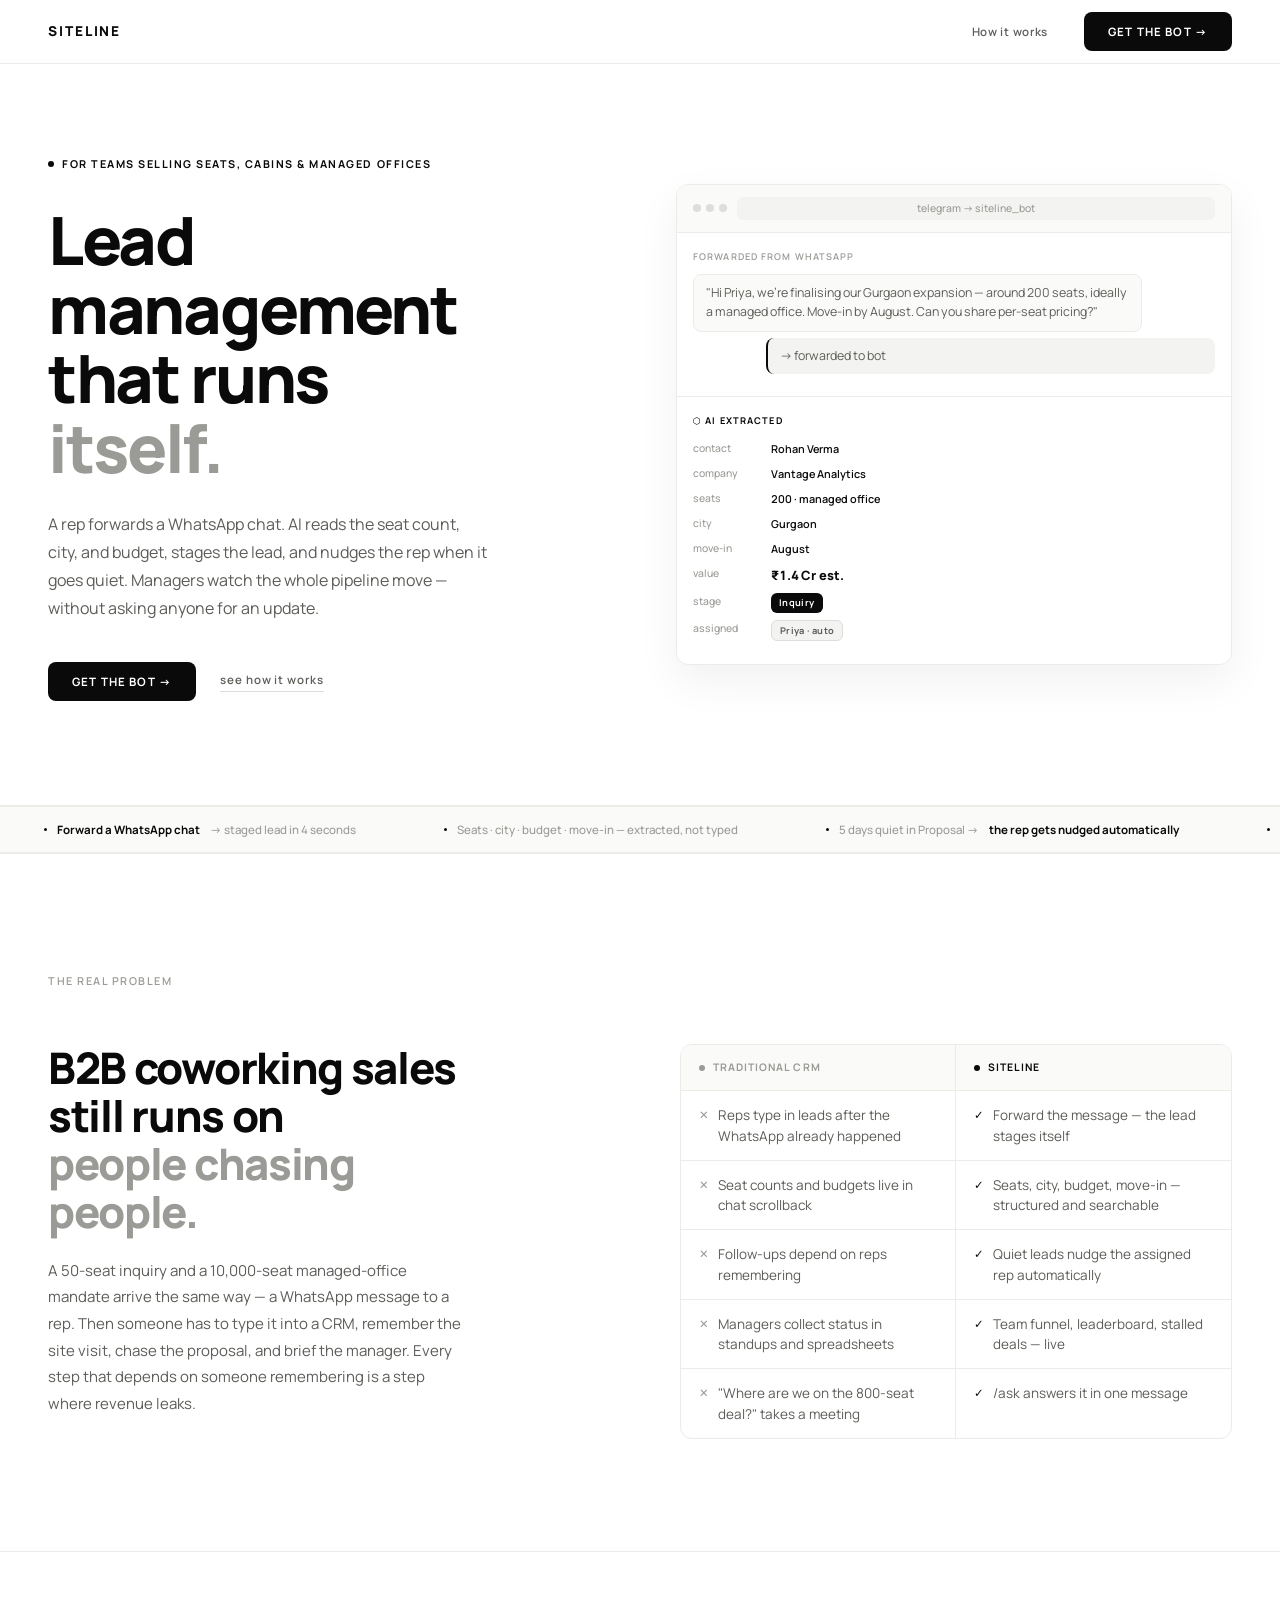
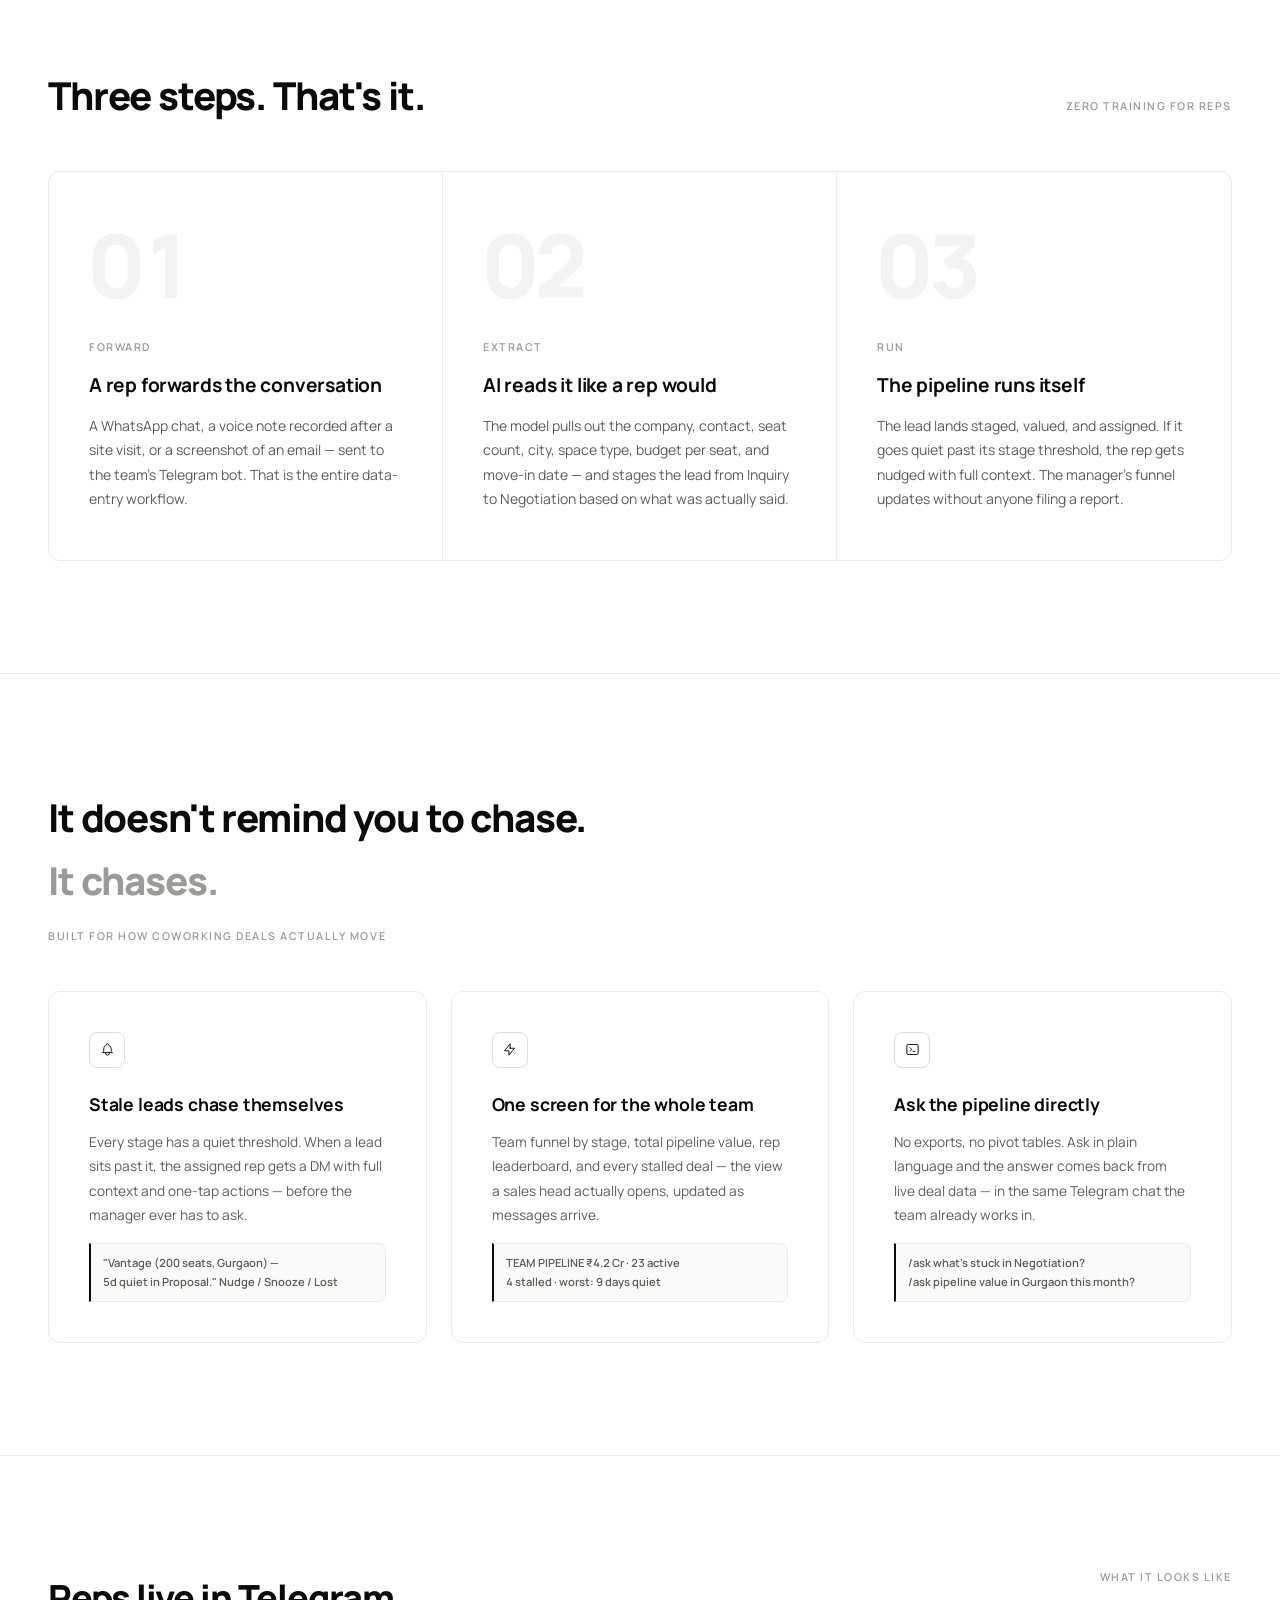
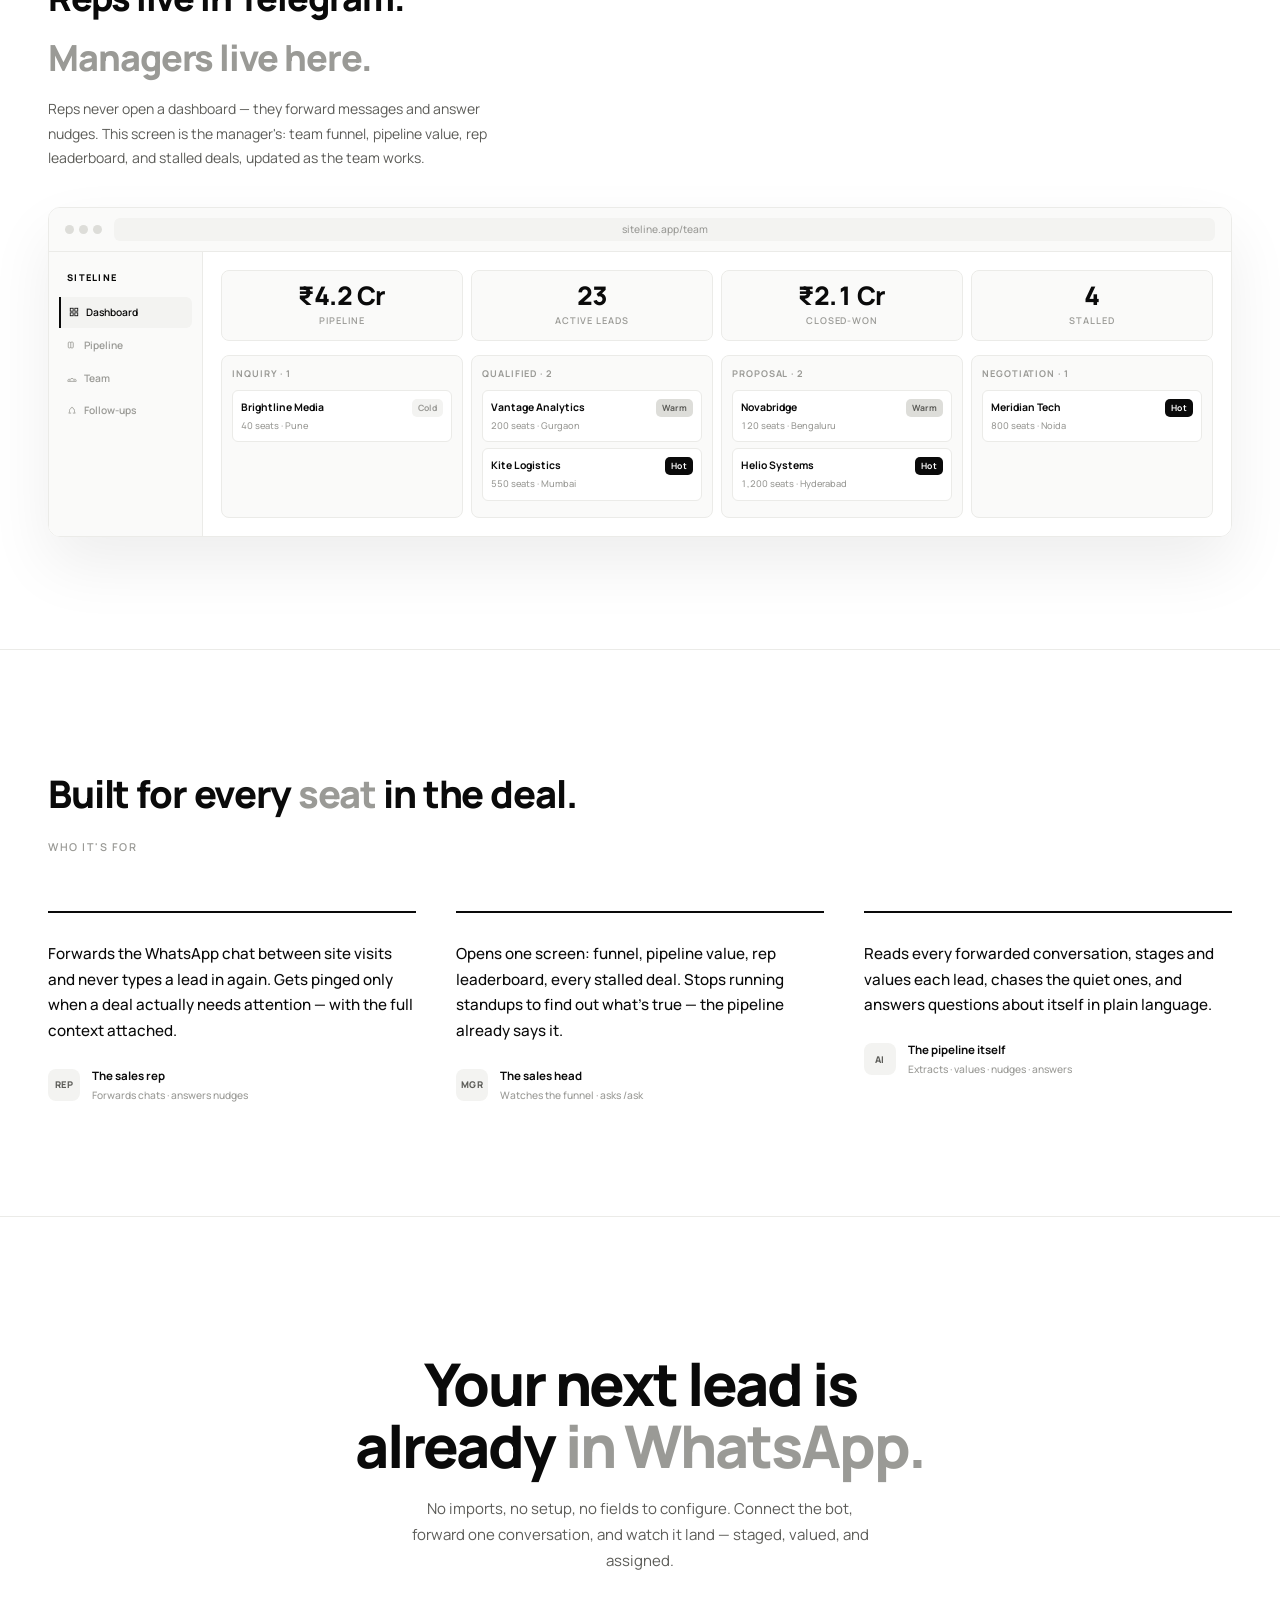
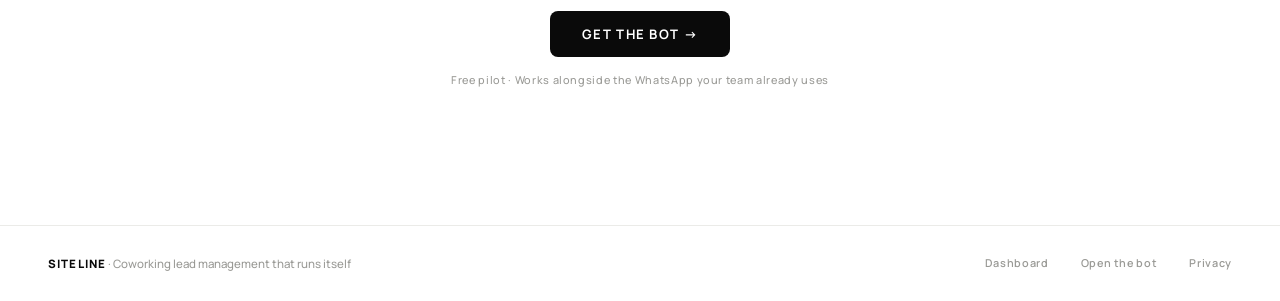
==== commit 3874b554: "chore(submission): pre-send cleanup — untrack personal files, honest nudge 409, fix stale AI stack c" ====
--- a/landing/index.html
+++ b/landing/index.html
@@ -949,7 +949,7 @@
           <div class="bubble bubble-out" style="animation-delay:1.2s">→ forwarded to bot</div>
         </div>
         <div class="pv-extract">
-          <div class="extract-lbl">⬡ Claude extracted</div>
+          <div class="extract-lbl">⬡ AI extracted</div>
           <div class="er"><span class="ek">contact</span><span class="ev">Rohan Verma</span></div>
           <div class="er"><span class="ek">company</span><span class="ev">Vantage Analytics</span></div>
           <div class="er"><span class="ek">seats</span><span class="ev">200 · managed office</span></div>
@@ -1054,7 +1054,7 @@
         <div class="step-num">02</div>
         <span class="label" style="display:block;margin-bottom:14px">Extract</span>
         <h3 class="step-title">AI reads it like a rep would</h3>
-        <p class="step-body">Claude pulls out the company, contact, seat count, city, space type, budget per seat, and move-in date — and stages the lead from Inquiry to Negotiation based on what was actually said.</p>
+        <p class="step-body">The model pulls out the company, contact, seat count, city, space type, budget per seat, and move-in date — and stages the lead from Inquiry to Negotiation based on what was actually said.</p>
       </div>
       <div class="step">
         <div class="step-num">03</div>
@@ -1314,7 +1314,7 @@
 
 <!-- ── SCRIPTS ───────────────────────────────────────────── -->
 <script>
-  const RAILWAY_URL = "https://web-production-21776.up.railway.app";
+  const RAILWAY_URL = "https://founder-crm-bot-production.up.railway.app";
 
   function openModal() {
     document.getElementById('signup-modal').classList.add('open');
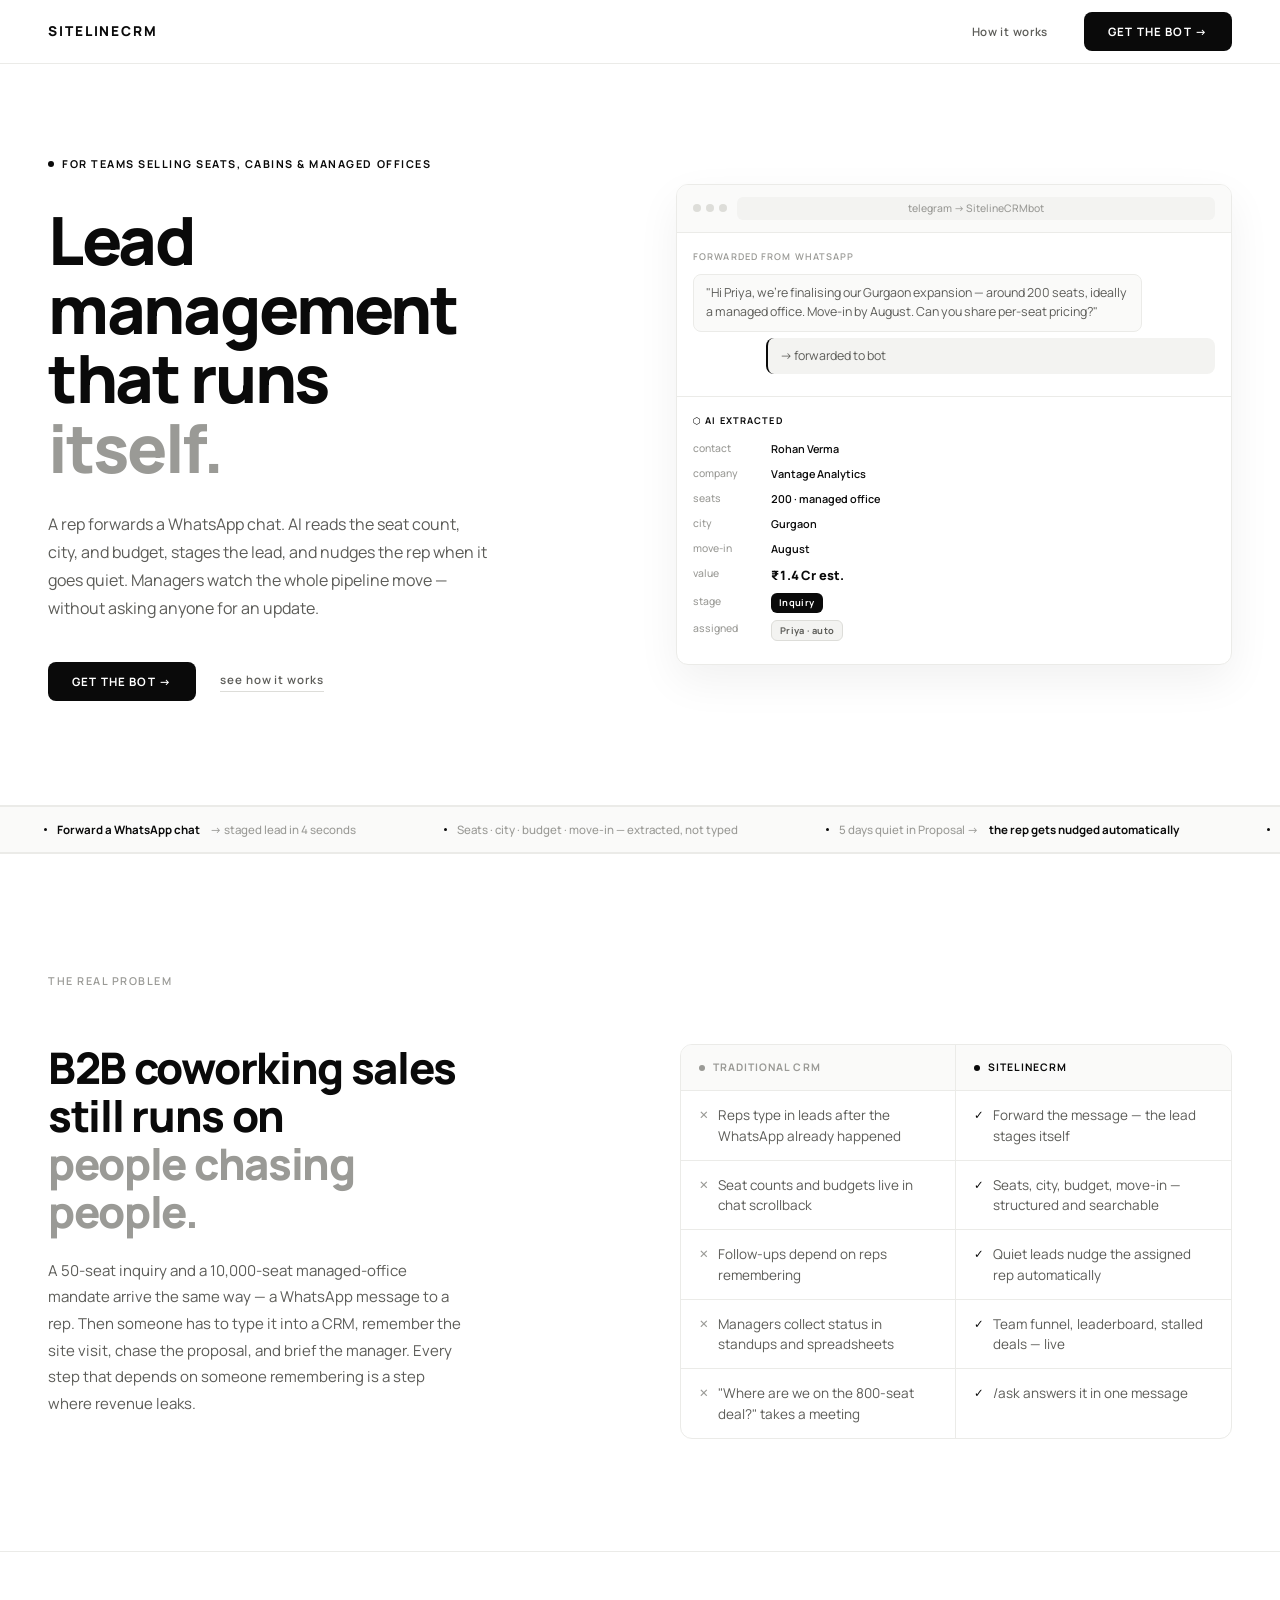
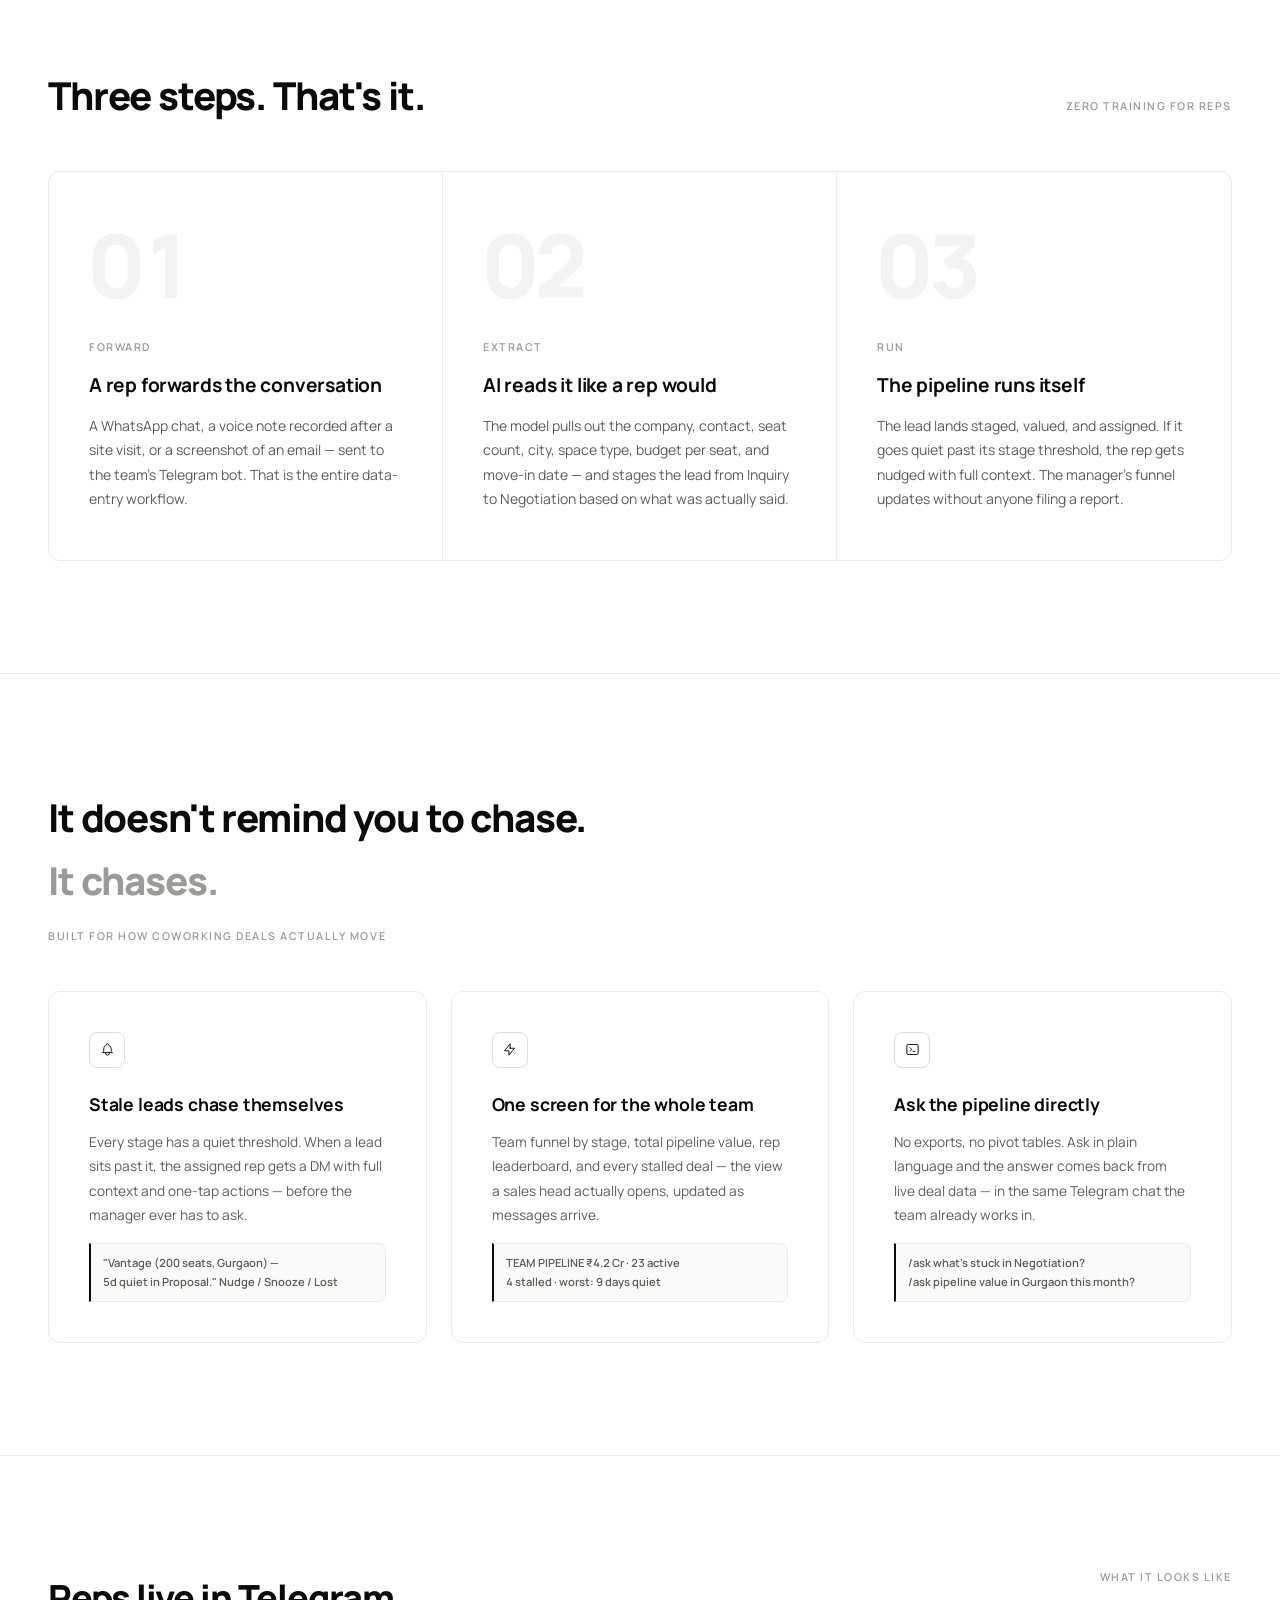
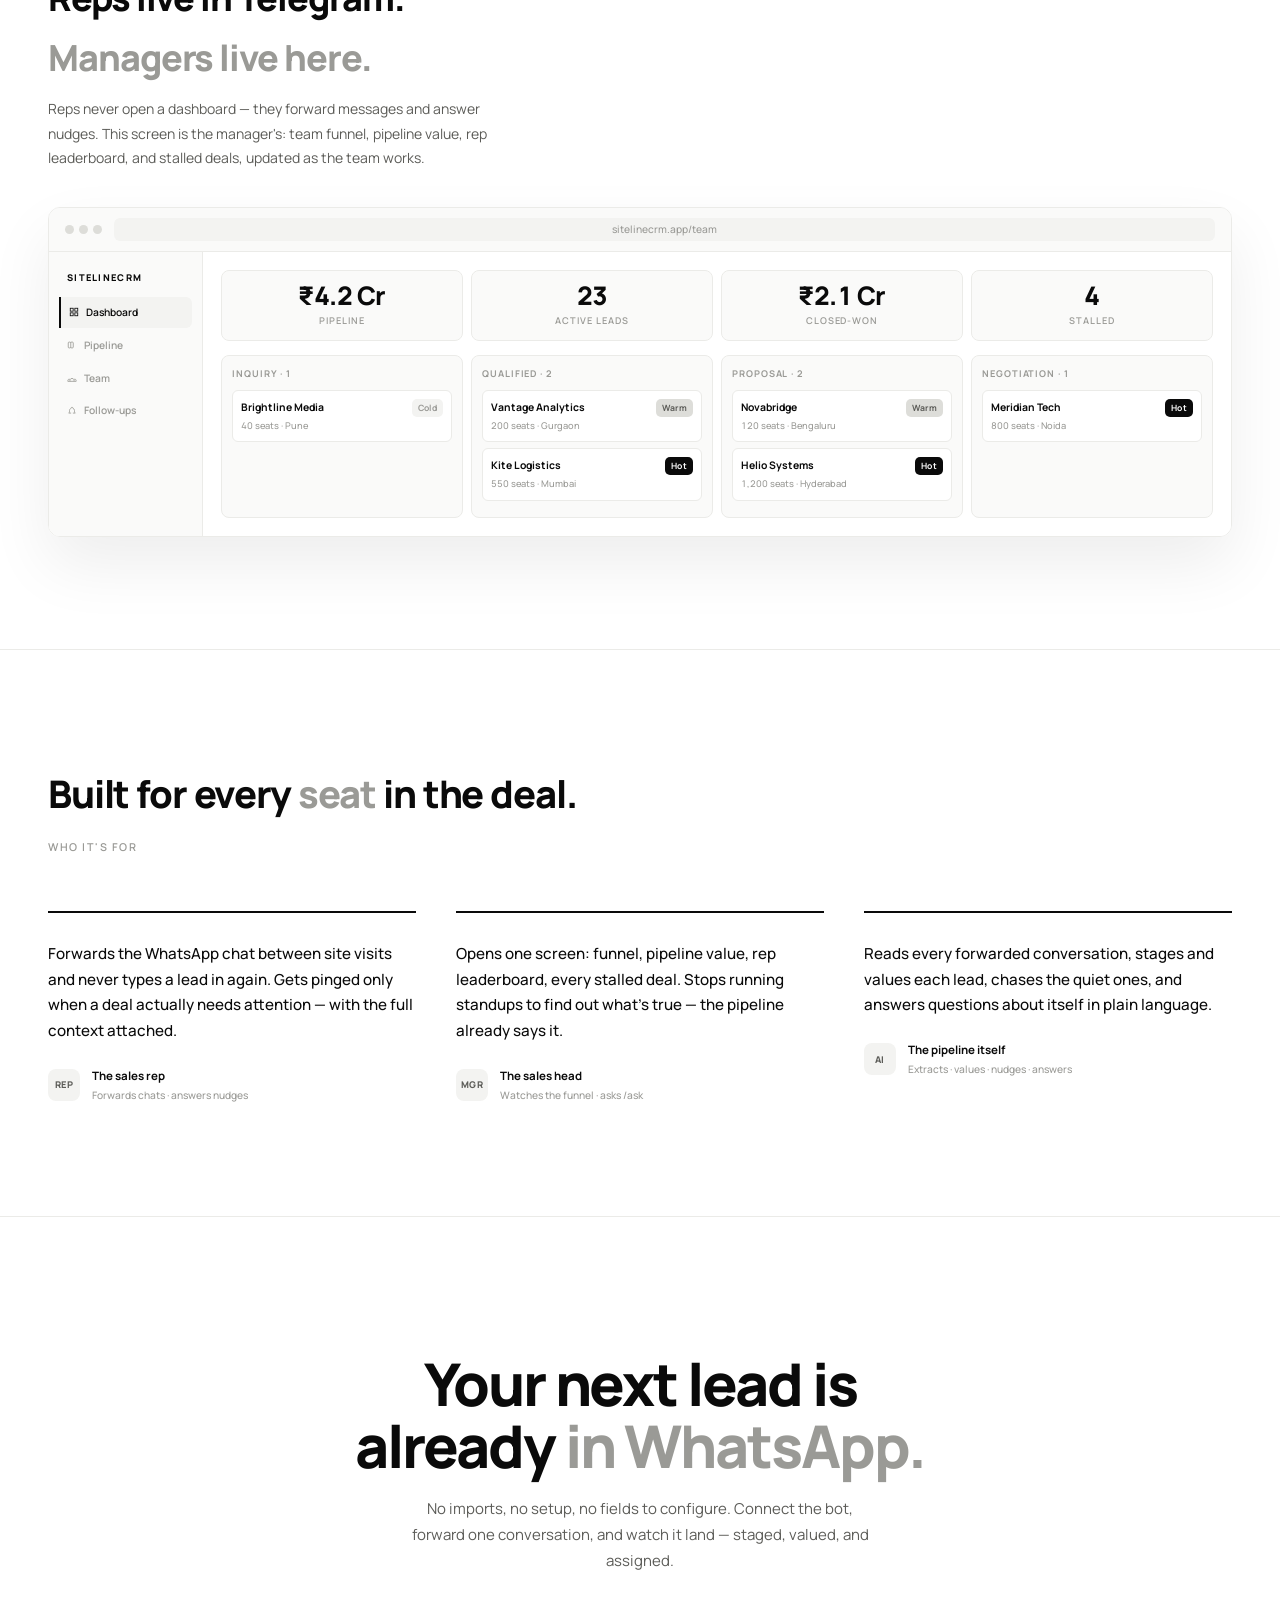
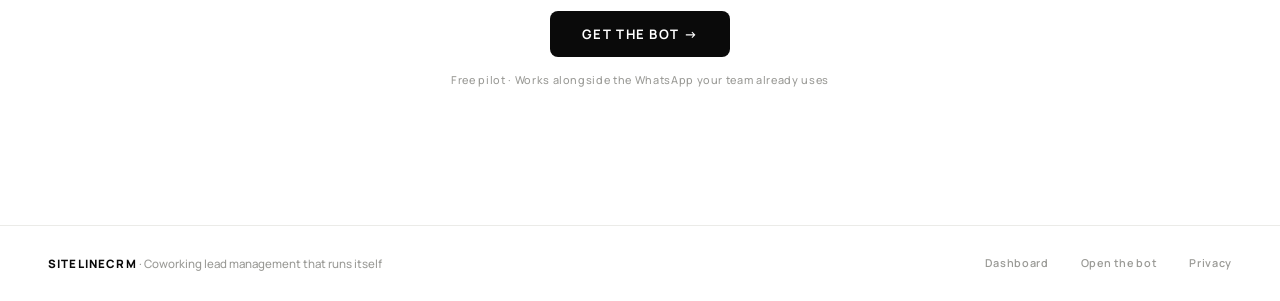
==== commit aa436783: "refactor: rename product to SitelineCRM across code, UI and docs One name everywhere. The product ha" ====
--- a/landing/index.html
+++ b/landing/index.html
@@ -3,8 +3,8 @@
 <head>
   <meta charset="UTF-8" />
   <meta name="viewport" content="width=device-width, initial-scale=1.0" />
-  <title>Siteline — Coworking lead management that runs itself</title>
-  <meta name="description" content="Forward a WhatsApp message and Siteline stages the lead — seats, city, budget, move-in extracted by AI. Stale leads nudge the rep automatically. Managers see the whole team's pipeline live." />
+  <title>SitelineCRM — Coworking lead management that runs itself</title>
+  <meta name="description" content="Forward a WhatsApp message and SitelineCRM stages the lead — seats, city, budget, move-in extracted by AI. Stale leads nudge the rep automatically. Managers see the whole team's pipeline live." />
 
   <link rel="preconnect" href="https://fonts.googleapis.com" />
   <link rel="preconnect" href="https://fonts.gstatic.com" crossorigin />
@@ -902,7 +902,7 @@
 
 <!-- ── NAV ──────────────────────────────────────────────── -->
 <nav>
-  <a href="#" class="nav-logo">SITELINE</a>
+  <a href="#" class="nav-logo">SITELINECRM</a>
   <div class="nav-right">
     <a href="#how-it-works" class="nav-link">How it works</a>
     <button class="btn-primary" onclick="openModal()">GET THE BOT →</button>
@@ -941,7 +941,7 @@
             <div class="pv-dot" style="background:var(--border-2)"></div>
             <div class="pv-dot" style="background:var(--border-2)"></div>
           </div>
-          <div class="pv-url">telegram → siteline_bot</div>
+          <div class="pv-url">telegram → SitelineCRMbot</div>
         </div>
         <div class="pv-chat">
           <div class="chat-lbl">Forwarded from WhatsApp</div>
@@ -1007,7 +1007,7 @@
             </div>
             <div class="compare-col-head">
               <span class="ch-dot" style="background:var(--ink)"></span>
-              <span class="ch-label" style="color:var(--ink)">Siteline</span>
+              <span class="ch-label" style="color:var(--ink)">SitelineCRM</span>
             </div>
           </div>
           <div class="compare-row">
@@ -1126,11 +1126,11 @@
           <div class="db-dot" style="background:var(--border-2)"></div>
           <div class="db-dot" style="background:var(--border-2)"></div>
         </div>
-        <div class="db-url">siteline.app/team</div>
+        <div class="db-url">sitelinecrm.app/team</div>
       </div>
       <div class="db-body">
         <div class="db-sidebar">
-          <div class="db-slbl">Siteline</div>
+          <div class="db-slbl">SitelineCRM</div>
           <div class="db-nav active">
             <svg width="10" height="10" viewBox="0 0 24 24" fill="none" stroke="currentColor" stroke-width="2"><rect x="3" y="3" width="7" height="7"/><rect x="14" y="3" width="7" height="7"/><rect x="14" y="14" width="7" height="7"/><rect x="3" y="14" width="7" height="7"/></svg>
             Dashboard
@@ -1273,11 +1273,11 @@
 <!-- ── FOOTER ────────────────────────────────────────────── -->
 <footer>
   <div class="foot-brand">
-    <strong>SITELINE</strong> · Coworking lead management that runs itself
+    <strong>SITELINECRM</strong> · Coworking lead management that runs itself
   </div>
   <div class="foot-links">
     <a href="dashboard/" class="foot-link">Dashboard</a>
-    <a href="https://t.me/RethinkCRMbot" target="_blank" rel="noopener noreferrer" class="foot-link">Open the bot</a>
+    <a href="https://t.me/SitelineCRMbot" target="_blank" rel="noopener noreferrer" class="foot-link">Open the bot</a>
     <a href="privacy.html" class="foot-link">Privacy</a>
   </div>
 </footer>
@@ -1286,7 +1286,7 @@
 <div id="signup-modal" onclick="handleModalBg(event)">
   <div class="modal-box">
     <button class="modal-close" onclick="closeModal()">×</button>
-    <h3 class="modal-title">Get started with Siteline</h3>
+    <h3 class="modal-title">Get started with SitelineCRM</h3>
     <p class="modal-sub">Your team's Telegram bot link — in seconds.</p>
     <form id="signup-form" novalidate>
       <input type="text"  id="field-name"    class="modal-field" placeholder="First Name" required />
@@ -1369,7 +1369,7 @@
       if (!res.ok) throw new Error(`${res.status}`);
       const data = await res.json();
       form.style.display = 'none';
-      dashLink.href = `https://argaur.github.io/founder-crm/dashboard/?uid=${data.user_id}`;
+      dashLink.href = `https://argaur.github.io/siteline-crm/dashboard/?uid=${data.user_id}`;
       successDiv.style.display = 'block';
     } catch {
       errorDiv.textContent = 'Something went wrong. Please try again.';
